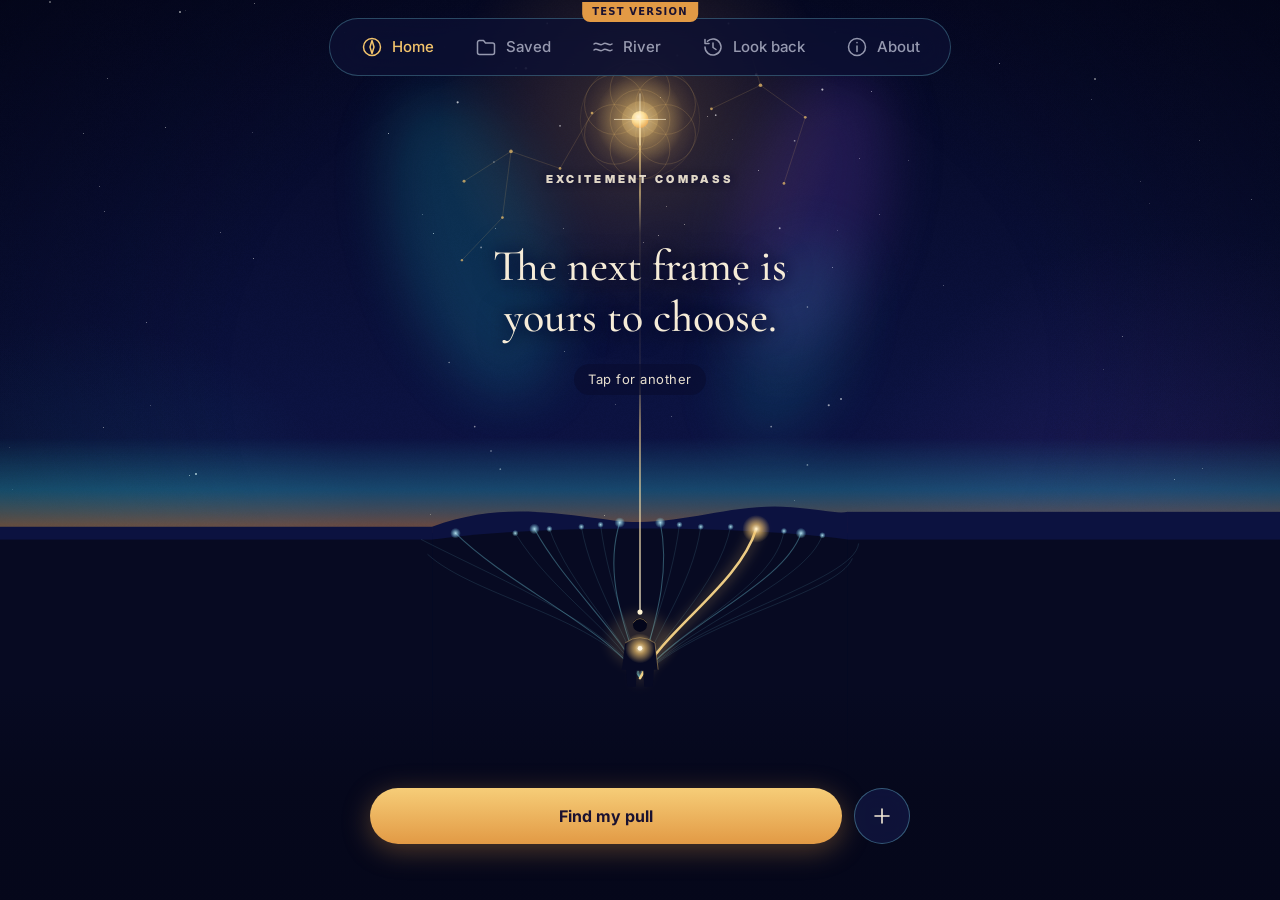
==== test/index.html @ caee17b3 "Add a test site at /test/ with its own storage and offline cache, and the script that builds it Co-A" ====
<!doctype html>
<html lang="en">
<head>
  <meta charset="utf-8">
  <meta name="robots" content="noindex, nofollow">
  <meta name="viewport" content="width=device-width, initial-scale=1, viewport-fit=cover">
  <title>Excitement Compass (test)</title>
  <meta name="description" content="A free, private compass for following your excitement, a gift from Fragments of Coherence. No account, nothing leaves your device.">
  <meta name="theme-color" content="#0b1240" media="(prefers-color-scheme: dark)">
  <meta name="theme-color" content="#eef1f8" media="(prefers-color-scheme: light)">
  <link rel="manifest" href="manifest.webmanifest">
  <link rel="icon" href="icon.svg" type="image/svg+xml">
  <link rel="apple-touch-icon" href="icons/apple-touch-icon.png">
  <meta name="mobile-web-app-capable" content="yes">
  <meta name="apple-mobile-web-app-capable" content="yes">
  <meta name="apple-mobile-web-app-title" content="Compass TEST">
  <meta name="apple-mobile-web-app-status-bar-style" content="black-translucent">

  <meta property="og:type" content="website">
  <meta property="og:title" content="Excitement Compass">
  <meta property="og:description" content="A free, private compass for following your excitement, a gift from Fragments of Coherence. No account, nothing leaves your device.">
  <meta property="og:url" content="https://kostas564.github.io/excitement-compass/">
  <meta property="og:image" content="https://kostas564.github.io/excitement-compass/share.png?v=5">
  <meta property="og:image:width" content="1200">
  <meta property="og:image:height" content="630">
  <meta property="og:image:alt" content="A glowing star over a small figure on a night hill, with the words Excitement Compass">
  <meta name="twitter:card" content="summary_large_image">
  <meta name="twitter:title" content="Excitement Compass">
  <meta name="twitter:description" content="A free, private compass for following your excitement, a gift from Fragments of Coherence. No account, nothing leaves your device.">
  <meta name="twitter:image" content="https://kostas564.github.io/excitement-compass/share.png?v=5">

  <!-- Apply the saved theme (dark unless chosen otherwise) before the page draws, to avoid a flash. -->
  <script>
    var t = 'dark';
    try {
      t = JSON.parse(localStorage.getItem('ec-test-v1')).settings.theme || 'dark';
    } catch (e) {}
    if (t === 'light' || t === 'dark') document.documentElement.setAttribute('data-theme', t);
  </script>
  <!-- Fix the app's height before the first paint. iOS can open an installed
       app with a short viewport and correct it later, which made everything
       jump down; the screen's own height does not change. -->
  <script>
    (function () {
      // Only an iPhone or iPad home-screen app opens with a short viewport.
      // On Windows and Android the screen is taller than the app window, so
      // the window's own height is the right one.
      // A Mac's "Add to Dock" app also reports standalone, but has no touch screen.
      var iosApp = navigator.standalone === true && navigator.maxTouchPoints > 0;
      var h = Math.max(window.innerHeight, iosApp ? screen.height : 0);
      document.documentElement.style.setProperty('--app-height', h + 'px');
    })();
  </script>
  <link rel="stylesheet" href="styles.css?v=93">
  <style>body::after{content:"TEST VERSION";position:fixed;top:calc(env(safe-area-inset-top) + 2px);left:50%;transform:translateX(-50%);z-index:50;padding:2px 10px;border-radius:0 0 8px 8px;background:#e29a45;color:#1a1130;font:700 10px/1.6 system-ui,sans-serif;letter-spacing:.12em;pointer-events:none}</style>
</head>
<body>
  <div class="sky" id="sky" aria-hidden="true">
    <div class="sky-glow sky-glow--gold"></div>
    <div class="sky-glow sky-glow--indigo"></div>
    <div class="sky-glow sky-glow--cyan"></div>
    <div class="sky-stars" id="sky-stars"></div>
    <div class="sky-grain" id="sky-grain"></div>
    <div class="sky-vignette"></div>
  </div>

  <div class="home-scene" id="home-scene" aria-hidden="true">
<svg class="home-scene-svg" viewBox="0 0 390 844" preserveAspectRatio="xMidYMid slice" focusable="false" aria-hidden="true">
<defs>
<radialGradient id="hs-halo" cx="195" cy="112" r="190" gradientUnits="userSpaceOnUse">
<stop offset="0" stop-color="#f3c46c" stop-opacity="0.5"/>
<stop offset="0.3" stop-color="#e29a45" stop-opacity="0.16"/>
<stop offset="1" stop-color="#e29a45" stop-opacity="0"/>
</radialGradient>
<radialGradient id="hs-orb" cx="0.4" cy="0.35" r="0.7">
<stop offset="0" stop-color="#fffaf0"/>
<stop offset="0.5" stop-color="#fbdf9a"/>
<stop offset="1" stop-color="#e29a45"/>
</radialGradient>
<radialGradient id="hs-dot" cx="0.5" cy="0.5" r="0.5">
<stop offset="0" stop-color="#fff3d2" stop-opacity="1"/>
<stop offset="0.35" stop-color="#f3c46c" stop-opacity="0.7"/>
<stop offset="1" stop-color="#f3c46c" stop-opacity="0"/>
</radialGradient>
<radialGradient id="hs-cooldot" cx="0.5" cy="0.5" r="0.5">
<stop offset="0" stop-color="#bfeaf5" stop-opacity="0.9"/>
<stop offset="1" stop-color="#7fe0f0" stop-opacity="0"/>
</radialGradient>
<radialGradient id="hs-sunhalo"><stop offset="0" stop-color="#ffe2a8" stop-opacity="0.95"/><stop offset="0.35" stop-color="#ffbf80" stop-opacity="0.5"/><stop offset="1" stop-color="#ffb26b" stop-opacity="0"/></radialGradient>
<linearGradient id="hs-horizon" x1="0" y1="410" x2="0" y2="492" gradientUnits="userSpaceOnUse">
<stop offset="0" stop-color="#2fc3d0" stop-opacity="0"/>
<stop offset="0.6" stop-color="#2fc3d0" stop-opacity="0.3"/>
<stop offset="1" stop-color="#e29a45" stop-opacity="0.4"/>
</linearGradient>
<linearGradient id="hs-thread" x1="0" y1="118" x2="0" y2="576" gradientUnits="userSpaceOnUse">
<stop offset="0" stop-color="#f8d58a" stop-opacity="0.95"/>
<stop offset="0.14" stop-color="#f8d58a" stop-opacity="0.9"/>
<stop offset="0.22" stop-color="#f8d58a" stop-opacity="0.12"/>
<stop offset="0.5" stop-color="#f8d58a" stop-opacity="0.12"/>
<stop offset="0.62" stop-color="#f8d58a" stop-opacity="0.85"/>
<stop offset="1" stop-color="#fff3d2" stop-opacity="1"/>
</linearGradient>
<linearGradient id="hs-floor" x1="0" y1="640" x2="0" y2="844" gradientUnits="userSpaceOnUse">
<stop offset="0" stop-color="#05071a" stop-opacity="0"/>
<stop offset="0.5" stop-color="#05071a" stop-opacity="0.75"/>
<stop offset="1" stop-color="#05071a" stop-opacity="0.95"/>
</linearGradient>
<filter id="hs-soft" x="-50%" y="-50%" width="200%" height="200%"><feGaussianBlur stdDeviation="26"/></filter>
<filter id="hs-glowblur" x="-50%" y="-50%" width="200%" height="200%"><feGaussianBlur stdDeviation="5"/></filter>
</defs>

<ellipse cx="38" cy="230" rx="70" ry="150" fill="#1fb5c9" opacity="0.2" filter="url(#hs-soft)" transform="rotate(-18 38 230)"/>
<ellipse cx="356" cy="200" rx="64" ry="140" fill="#6a3fb0" opacity="0.26" filter="url(#hs-soft)" transform="rotate(16 356 200)"/>
<ellipse cx="336" cy="320" rx="50" ry="100" fill="#1fb5c9" opacity="0.14" filter="url(#hs-soft)" transform="rotate(20 336 320)"/>
<circle cx="195" cy="112" r="190" fill="url(#hs-halo)"/>

<g fill="#ffffff">
<circle cx="24" cy="96" r="1" opacity="0.7"/><circle cx="58" cy="152" r="0.7" opacity="0.5"/><circle cx="88" cy="64" r="1.1" opacity="0.8"/>
<circle cx="120" cy="118" r="0.8" opacity="0.6"/><circle cx="150" cy="44" r="0.9" opacity="0.7"/><circle cx="46" cy="232" r="0.8" opacity="0.5"/>
<circle cx="78" cy="296" r="1" opacity="0.6"/><circle cx="16" cy="340" r="0.7" opacity="0.5"/><circle cx="134" cy="262" r="0.8" opacity="0.55"/>
<circle cx="40" cy="400" r="0.8" opacity="0.5"/><circle cx="230" cy="52" r="1" opacity="0.7"/><circle cx="266" cy="108" r="0.8" opacity="0.6"/>
<circle cx="304" cy="70" r="1.2" opacity="0.8"/><circle cx="340" cy="132" r="0.8" opacity="0.55"/><circle cx="366" cy="84" r="1" opacity="0.7"/>
<circle cx="326" cy="214" r="0.9" opacity="0.6"/><circle cx="352" cy="288" r="0.7" opacity="0.5"/><circle cx="288" cy="266" r="1.1" opacity="0.7"/>
<circle cx="372" cy="380" r="1" opacity="0.6"/><circle cx="318" cy="400" r="0.8" opacity="0.5"/><circle cx="108" cy="22" r="0.8" opacity="0.6"/>
<circle cx="278" cy="22" r="0.9" opacity="0.6"/><circle cx="12" cy="44" r="0.7" opacity="0.5"/><circle cx="378" cy="30" r="0.8" opacity="0.5"/>
<circle cx="64" cy="440" r="0.8" opacity="0.45"/><circle cx="352" cy="436" r="0.8" opacity="0.45"/>
</g>

<g fill="none" stroke="#f3c46c" stroke-width="0.5" stroke-opacity="0.28">
<polyline points="30,170 74,142 120,158 150,106"/><polyline points="74,142 66,204 28,244"/>
<polyline points="262,102 308,80 350,110 330,172"/><polyline points="308,80 296,40"/>
</g>
<g fill="#f3c46c" opacity="0.7">
<circle cx="30" cy="170" r="1.4"/><circle cx="74" cy="142" r="1.7"/><circle cx="120" cy="158" r="1.3"/><circle cx="150" cy="106" r="1.3"/><circle cx="66" cy="204" r="1.3"/><circle cx="28" cy="244" r="1.1"/>
<circle cx="262" cy="102" r="1.3"/><circle cx="308" cy="80" r="1.7"/><circle cx="350" cy="110" r="1.3"/><circle cx="330" cy="172" r="1.3"/><circle cx="296" cy="40" r="1.1"/>
</g>

<g fill="none" stroke="#f3c46c" stroke-width="0.6" stroke-opacity="0.26">
<circle cx="195" cy="112" r="28"/><circle cx="195" cy="84" r="28"/><circle cx="219" cy="98" r="28"/><circle cx="219" cy="126" r="28"/>
<circle cx="195" cy="140" r="28"/><circle cx="171" cy="126" r="28"/><circle cx="171" cy="98" r="28"/>
<circle cx="195" cy="112" r="56" stroke-opacity="0.15"/>
</g>


<g class="dawn-sun"><circle cx="304" cy="470" r="150" fill="url(#hs-sunhalo)"/><circle cx="304" cy="470" r="30" fill="#fff3d2"/></g>
<rect x="-3000" y="410" width="6390" height="90" fill="url(#hs-horizon)"/>
<path d="M0 494 C60 472 110 480 170 488 C230 496 280 470 340 476 C365 478 380 482 390 480 L390 844 L0 844Z" fill="#0c1240"/>
<path d="M0 506 C100 492 290 492 390 506 L390 844 L0 844Z" fill="#070a22"/>
<rect x="-3000" y="494" width="3000" height="1400" fill="#0c1240"/><rect x="390" y="480" width="3000" height="1400" fill="#0c1240"/><rect x="-3000" y="506" width="3000" height="1400" fill="#070a22"/><rect x="390" y="506" width="3000" height="1400" fill="#070a22"/>

<g fill="none" stroke-linecap="round">
<g stroke="#7fe0f0" stroke-width="0.6" stroke-opacity="0.2">
<path d="M195 636 C160 580 40 560 -4 520"/>
<path d="M195 636 C250 580 380 558 394 524"/>
<path d="M195 636 C168 586 56 540 -10 506"/>
<path d="M195 636 C176 594 112 556 78 500"/>
<path d="M195 636 C182 598 130 552 110 496"/>
<path d="M195 636 C187 602 150 550 140 494"/>
<path d="M195 636 C192 606 166 556 158 492"/>
<path d="M195 636 C198 606 224 556 232 492"/>
<path d="M195 636 C203 602 244 552 252 494"/>
<path d="M195 636 C212 598 268 552 280 494"/>
<path d="M195 636 C224 592 322 552 330 498"/>
<path d="M195 636 C238 586 350 548 366 502"/>
<path d="M195 636 C244 580 396 546 400 510"/>
</g>
<g stroke="#7fe0f0" stroke-width="1" stroke-opacity="0.34">
<path d="M195 636 C165 590 70 548 22 500"/>
<path d="M195 636 C180 596 124 548 96 496"/>
<path d="M195 636 C189 604 158 548 176 490"/>
<path d="M195 636 C201 604 226 548 214 490"/>
<path d="M195 636 C232 586 330 548 346 500"/>
</g>
<path class="scene-gold-glow" d="M195 636 C218 590 288 548 304 496" stroke="#f3c46c" stroke-width="11" stroke-opacity="0.16" filter="url(#hs-glowblur)"/>
<path class="scene-gold" d="M195 636 C218 590 288 548 304 496" stroke="#f8d58a" stroke-width="2.4" stroke-opacity="0.95"/>
</g>
<g>
<circle cx="22" cy="500" r="5" fill="url(#hs-cooldot)"/><circle cx="96" cy="496" r="5" fill="url(#hs-cooldot)"/><circle cx="176" cy="490" r="5" fill="url(#hs-cooldot)"/>
<circle cx="214" cy="490" r="5" fill="url(#hs-cooldot)"/><circle cx="346" cy="500" r="5" fill="url(#hs-cooldot)"/>
<circle cx="78" cy="500" r="3" fill="url(#hs-cooldot)"/><circle cx="110" cy="496" r="3" fill="url(#hs-cooldot)"/><circle cx="140" cy="494" r="3" fill="url(#hs-cooldot)"/>
<circle cx="158" cy="492" r="3" fill="url(#hs-cooldot)"/><circle cx="232" cy="492" r="3" fill="url(#hs-cooldot)"/><circle cx="252" cy="494" r="3" fill="url(#hs-cooldot)"/>
<circle cx="280" cy="494" r="3" fill="url(#hs-cooldot)"/><circle cx="330" cy="498" r="3" fill="url(#hs-cooldot)"/><circle cx="366" cy="502" r="3" fill="url(#hs-cooldot)"/>
<circle cx="304" cy="496" r="13" fill="url(#hs-dot)"/>
</g>

<path d="M195 118 L195 574" stroke="url(#hs-thread)" stroke-width="1.2" fill="none"/>

<ellipse cx="195" cy="600" rx="30" ry="26" fill="#f3c46c" opacity="0.14" filter="url(#hs-glowblur)"/>
<circle cx="195" cy="586" r="6.6" fill="#04061a"/>
<path d="M188.6 584 Q195 576 201.4 584" stroke="#f3c46c" stroke-width="0.6" stroke-opacity="0.6" fill="none"/>
<path d="M181 603 Q195 593 209 603 L212 628 L208 628 L207 644 L199 644 L198 629 L192 629 L191 644 L183 644 L182 628 L178 628Z" fill="#070a24"/>
<path d="M181 603 Q195 593 209 603 L212 628" stroke="#f3c46c" stroke-width="0.7" stroke-opacity="0.55" fill="none"/>
<circle cx="195" cy="608" r="14" fill="url(#hs-dot)"/>
<circle cx="195" cy="608" r="2.2" fill="#fff8e6"/>
<circle cx="195" cy="574" r="2.4" fill="#fff3d2"/>

<rect x="-3000" y="640" width="6390" height="1200" fill="url(#hs-floor)"/>
</svg>
  <svg class="home-scene-svg home-star" viewBox="0 0 390 844" preserveAspectRatio="xMidYMid slice" focusable="false" aria-hidden="true">
<g class="scene-star"><circle cx="195" cy="112" r="42" fill="url(#hs-dot)" opacity="0.55"/><circle cx="195" cy="112" r="8" fill="url(#hs-orb)"/>
<circle cx="195" cy="112" r="17" fill="#f8d58a" opacity="0.22"/>
<g stroke="#fff3d2" stroke-width="0.8" stroke-opacity="0.8" stroke-linecap="round">
<line x1="195" y1="88" x2="195" y2="136"/><line x1="171" y1="112" x2="219" y2="112"/>
</g></g>
  </svg>
  </div>

  <div class="app">
    <p class="notice" id="storage-notice" hidden data-text="storage.unavailable"></p>

    <main class="screens">
      <!-- Home -->
      <section class="screen screen--home" id="screen-home" data-screen="home" aria-labelledby="home-title">
        <h1 class="app-name" id="home-title" data-text="appName"></h1>

        <div class="home-center">
          <div class="home-idle" id="home-idle">
            <p class="home-active-label" id="home-question-label" data-text="home.questionLabel" hidden></p>
            <p class="home-line" id="home-line" role="button" tabindex="0"></p>
            <p class="home-hint" id="home-hint" hidden data-text="home.tapHint"></p>
          </div>

          <div class="home-active" id="home-active" hidden>
            <p class="home-active-label" data-text="home.activeLabel"></p>
            <p class="home-pick" id="home-pick"></p>
          </div>
        </div>

        <div class="home-actions">
          <button class="btn btn--gold btn--large" id="find-pull" type="button" data-text="home.findPull"></button>
          <button class="btn btn--gold btn--large" id="done-let-go" type="button" data-text="home.doneLetGo" hidden></button>
          <button class="btn-round" id="home-add-river" type="button" data-label="home.addRiver">
            <svg viewBox="0 0 24 24" aria-hidden="true"><path d="M12 5v14M5 12h14"/></svg>
          </button>
        </div>
      </section>

      <!-- Choose: option entry, then the pair comparison -->
      <section class="screen" id="screen-choose" data-screen="choose" aria-labelledby="choose-title" hidden>
        <div class="choose-entry" id="choose-entry">
          <h1 class="screen-title"><label id="choose-title" for="option-input" data-text="choose.title"></label></h1>

          <form class="option-form" id="option-form" autocomplete="off">
            <input class="option-input" id="option-input" type="text" maxlength="80"
                   enterkeyhint="enter">
            <button class="option-add" id="option-add" type="submit" data-label="choose.add">
              <svg viewBox="0 0 24 24" aria-hidden="true"><path d="M12 5v14M5 12h14"/></svg>
            </button>
          </form>

          <ul class="chips" id="option-chips" aria-live="polite"></ul>
          <p class="hint" id="option-limit" data-text="choose.limit" hidden></p>

          <div class="suggestions" id="suggestions" hidden>
            <p class="suggestions-label" data-text="choose.saved"></p>
            <div class="tags tags--small" id="suggestion-cats" role="group" data-label="saved.title"></div>
            <ul class="chips" id="suggestion-chips"></ul>
          </div>

          <div class="screen-actions">
            <button class="btn btn--gold btn--large" id="start-compare" type="button" data-text="choose.findPull" disabled></button>
          </div>
        </div>

        <div class="compare" id="compare" hidden>
          <svg class="threads" id="threads" aria-hidden="true" focusable="false">
            <defs>
              <radialGradient id="th-orb-grad" cx="0.4" cy="0.35" r="0.7">
                <stop offset="0" stop-color="#fffaf0"/><stop offset="0.5" stop-color="#fbdf9a"/><stop offset="1" stop-color="#e29a45"/>
              </radialGradient>
              <radialGradient id="th-halo-grad">
                <stop offset="0" stop-color="#f3c46c" stop-opacity="0.34"/><stop offset="1" stop-color="#f3c46c" stop-opacity="0"/>
              </radialGradient>
              <filter id="th-blur" x="-50%" y="-50%" width="200%" height="200%"><feGaussianBlur stdDeviation="5"/></filter>
            </defs>
            <circle id="th-halo-c" r="150" fill="url(#th-halo-grad)"/>
            <g id="th-flower" fill="none" stroke="#f3c46c" stroke-width="0.6" stroke-opacity="0.26"></g>
            <path class="thread thread--0" id="thread-0" fill="none" stroke-linecap="round"/>
            <path class="thread thread--1" id="thread-1" fill="none" stroke-linecap="round"/>
            <path class="thread-glow" id="thread-glow" fill="none" stroke-linecap="round" filter="url(#th-blur)"/>
            <circle id="th-ring" r="14" fill="#f8d58a" opacity="0.25"/>
            <circle id="th-orb" r="7" fill="url(#th-orb-grad)"/>
          </svg>

          <div class="compare-top">
            <button class="icon-btn" id="compare-undo" type="button" data-label="choose.back">
              <svg viewBox="0 0 24 24" aria-hidden="true"><path d="M15 5l-7 7 7 7"/></svg>
            </button>
            <div class="progress" aria-hidden="true"><div class="progress-fill" id="progress-fill"></div></div>
          </div>

          <h1 class="screen-title compare-title" id="compare-title" data-text="choose.comparePrompt"></h1>

          <div class="pair" id="pair">
            <button class="card" type="button" data-side="0"></button>
            <button class="card" type="button" data-side="1"></button>
          </div>

          <button class="link-btn" id="compare-tie" type="button" data-text="choose.aboutTheSame"></button>
          <button class="link-btn link-btn--quiet" id="compare-coin" type="button" data-text="coin.link"></button>

          <div class="coin-layer" id="coin-layer" role="dialog" aria-modal="true" aria-labelledby="coin-title" hidden>
            <h2 class="coin-title" id="coin-title" data-text="coin.title"></h2>
            <div class="coin-stage" aria-hidden="true">
              <div class="coin" id="coin">
                <div class="coin-face coin-face--heads"><svg viewBox="-20 -20 40 40"><polygon points="0,-15 3,-3 15,0 3,3 0,15 -3,3 -15,0 -3,-3"/><circle r="2.2"/></svg></div>
                <div class="coin-face coin-face--tails"><svg viewBox="-20 -20 40 40"><circle r="14"/><circle r="6"/><circle cx="0" cy="-14" r="1.6"/><circle cx="12.1" cy="7" r="1.6"/><circle cx="-12.1" cy="7" r="1.6"/></svg></div>
              </div>
            </div>
            <ul class="coin-sides" id="coin-sides"></ul>
            <div class="coin-result" id="coin-result" aria-live="polite" hidden>
              <p class="coin-landed"><span data-text="coin.landed"></span> <span class="coin-pick" id="coin-pick"></span></p>
              <p class="coin-notice" data-text="coin.notice"></p>
              <div class="stack-actions">
                <button class="btn btn--gold btn--large" id="coin-keep" type="button" data-text="coin.keep"></button>
                <button class="btn btn--ghost" id="coin-other" type="button" data-text="coin.other"></button>
              </div>
            </div>
            <button class="link-btn" id="coin-back" type="button" data-text="coin.back"></button>
          </div>
        </div>
      </section>

      <!-- Act: the top pick, with the compass pointing at it -->
      <section class="screen" id="screen-act" data-screen="act" aria-labelledby="act-pick" hidden>
        <div class="act-center">
          <p class="act-line" id="act-line" aria-live="polite"></p>
          <p class="scene-label" data-text="act.strongest"></p>
          <h1 class="act-pick" id="act-pick"></h1>
        </div>

        <div class="stack-actions">
          <button class="btn btn--gold btn--large" id="act-on-it" type="button" data-text="act.onIt"></button>
          <div class="act-row">
            <button class="btn btn--ghost act-secondary" id="act-not-possible" type="button" data-text="act.notPossible"></button>
            <button class="btn btn--ghost act-secondary act-smaller" id="act-smaller" type="button" data-text="act.makeSmaller"></button>
          </div>
        </div>
      </section>

      <!-- Where is this now? -->
      <section class="screen screen--outcome" id="screen-outcome" data-screen="outcome" aria-labelledby="outcome-pick" hidden>
        <h1 class="outcome-pick" id="outcome-pick"></h1>
        <p class="outcome-question" data-text="outcome.question"></p>
        <div class="outcome-options" role="group" aria-labelledby="outcome-pick">
          <button class="outcome-btn" type="button" data-outcome="complete"><span class="outcome-name" data-text="outcome.complete"></span><span class="outcome-hint" data-text="outcome.completeHint"></span></button>
          <button class="outcome-btn" type="button" data-outcome="pulling"><span class="outcome-name" data-text="outcome.pulling"></span><span class="outcome-hint" data-text="outcome.pullingHint"></span></button>
          <button class="outcome-btn" type="button" data-outcome="faded"><span class="outcome-name" data-text="outcome.faded"></span><span class="outcome-hint" data-text="outcome.fadedHint"></span></button>
        </div>
        <button class="link-btn outcome-back" id="outcome-back" type="button" data-text="outcome.back"></button>
      </section>

      <!-- Settle first -->
      <section class="screen screen--settle" id="screen-settle" data-screen="settle" aria-labelledby="settle-title" hidden>
        <svg class="settle-svg" id="settle-svg" viewBox="0 0 390 844" preserveAspectRatio="xMidYMid slice" aria-hidden="true" focusable="false">
<defs>
<radialGradient id="st-halo" cx="195" cy="330" r="230" gradientUnits="userSpaceOnUse">
<stop offset="0" stop-color="#f3c46c" stop-opacity="0.5"/><stop offset="0.35" stop-color="#e29a45" stop-opacity="0.16"/><stop offset="1" stop-color="#e29a45" stop-opacity="0"/>
</radialGradient>
<radialGradient id="st-orb" cx="0.4" cy="0.35" r="0.7">
<stop offset="0" stop-color="#fffaf0"/><stop offset="0.5" stop-color="#fbdf9a"/><stop offset="1" stop-color="#e29a45"/>
</radialGradient>
<filter id="st-soft" x="-50%" y="-50%" width="200%" height="200%"><feGaussianBlur stdDeviation="26"/></filter>
</defs>
<ellipse cx="40" cy="220" rx="70" ry="150" fill="#1fb5c9" opacity="0.18" filter="url(#st-soft)" transform="rotate(-18 40 220)"/>
<ellipse cx="352" cy="560" rx="64" ry="140" fill="#6a3fb0" opacity="0.24" filter="url(#st-soft)" transform="rotate(16 352 560)"/>
<circle class="settle-halo" cx="195" cy="330" r="230" fill="url(#st-halo)"/>
<g fill="#ffffff">
<circle cx="24" cy="96" r="1" opacity="0.7"/><circle cx="58" cy="152" r="0.7" opacity="0.5"/><circle cx="88" cy="64" r="1.1" opacity="0.8"/>
<circle cx="300" cy="90" r="0.8" opacity="0.6"/><circle cx="340" cy="140" r="1" opacity="0.7"/><circle cx="360" cy="70" r="0.8" opacity="0.55"/>
<circle cx="46" cy="232" r="0.8" opacity="0.5"/><circle cx="352" cy="228" r="0.9" opacity="0.6"/><circle cx="20" cy="470" r="0.8" opacity="0.5"/>
<circle cx="370" cy="470" r="1" opacity="0.6"/><circle cx="60" cy="600" r="0.8" opacity="0.45"/><circle cx="330" cy="610" r="0.8" opacity="0.45"/>
<circle cx="150" cy="40" r="0.9" opacity="0.6"/><circle cx="250" cy="30" r="0.9" opacity="0.6"/><circle cx="120" cy="740" r="0.7" opacity="0.4"/>
<circle cx="280" cy="760" r="0.8" opacity="0.45"/><circle cx="30" cy="700" r="0.7" opacity="0.4"/>
</g>
<g class="settle-spin"><g class="settle-flower">
<g fill="none" stroke="#f3c46c" stroke-width="0.9" stroke-opacity="0.5">
<circle cx="195" cy="330" r="46"/>
<circle cx="195" cy="284" r="46"/><circle cx="234.8" cy="307" r="46"/><circle cx="234.8" cy="353" r="46"/>
<circle cx="195" cy="376" r="46"/><circle cx="155.2" cy="353" r="46"/><circle cx="155.2" cy="307" r="46"/>
</g>
<g fill="none" stroke="#f3c46c" stroke-width="0.7">
<circle cx="195" cy="330" r="92" stroke-opacity="0.3"/><circle cx="195" cy="330" r="138" stroke-opacity="0.18"/><circle cx="195" cy="330" r="184" stroke-opacity="0.1"/>
</g>
<circle cx="195" cy="330" r="12" fill="url(#st-orb)"/>
<circle cx="195" cy="330" r="26" fill="#f8d58a" opacity="0.28"/>
</g></g>
</svg>
        <div class="settle-text">
          <h1 class="settle-title" id="settle-title" data-text="settle.title"></h1>
          <p class="scene-label settle-breath" id="settle-breath"></p>
          <div class="settle-dots" id="settle-dots" aria-hidden="true"><span></span><span></span><span></span></div>
        </div>
        <div class="settle-skip"><button class="link-btn" id="settle-skip" type="button" data-text="settle.skip"></button></div>
      </section>

      <!-- Make it smaller -->
      <section class="screen screen--smaller" id="screen-smaller" data-screen="smaller" aria-labelledby="smaller-title" hidden>
        <p class="scene-label" data-text="smaller.label"></p>
        <form class="smaller-form" id="smaller-form" autocomplete="off">
          <h1 class="smaller-title" id="smaller-title" data-text="smaller.title"></h1>
          <p class="smaller-of"><span data-text="smaller.piecePrefix"></span> <span class="smaller-pick" id="smaller-pick"></span></p>
          <label class="visually-hidden" for="smaller-input" data-text="smaller.title"></label>
          <input class="option-input" id="smaller-input" type="text" maxlength="80" enterkeyhint="done" data-placeholder="smaller.placeholder">
          <ul class="chips smaller-chips" id="smaller-chips"></ul>

          <div class="smaller-actions">
            <button class="btn btn--gold btn--large" id="smaller-confirm" type="submit" data-text="smaller.confirm" disabled></button>
            <button class="link-btn" id="smaller-back" type="button" data-text="smaller.back"></button>
          </div>
        </form>
      </section>

      <!-- Release: an optional note, then a short closing line -->
      <section class="screen" id="screen-release" data-screen="release" aria-labelledby="release-title" hidden>
        <form class="release-form" id="release-form" autocomplete="off">
          <p class="release-pick" id="release-pick"></p>
          <h1 class="screen-title"><label id="release-title" for="release-note" data-text="release.prompt"></label></h1>
          <input class="option-input release-input" id="release-note" type="text" maxlength="200"
                 enterkeyhint="done" data-placeholder="release.placeholder">

          <div class="stack-actions">
            <button class="btn btn--gold btn--large" type="submit" data-text="release.letGo"></button>
            <button class="link-btn" id="release-skip" type="button" data-text="release.skip"></button>
          </div>
        </form>

        <div class="release-closing" id="release-closing" hidden>
          <p class="release-line" id="release-line" tabindex="-1"></p>
        </div>
      </section>

      <!-- Saved: every option written, sorted into categories -->
      <section class="screen" id="screen-saved" data-screen="saved" aria-labelledby="saved-title" hidden>
        <h1 class="screen-title" id="saved-title" data-text="saved.title"></h1>
        <p class="screen-subtitle" data-text="saved.subtitle"></p>

        <form class="option-form" id="saved-form" autocomplete="off">
          <input class="option-input" id="saved-input" type="text" maxlength="80"
                 enterkeyhint="enter" data-placeholder="saved.placeholder" data-label="saved.placeholder">
          <button class="option-add" type="submit" data-label="saved.add">
            <svg viewBox="0 0 24 24" aria-hidden="true"><path d="M12 5v14M5 12h14"/></svg>
          </button>
        </form>
        <div class="tags" id="saved-target" role="group" data-label="saved.addTo"></div>

        <div id="saved-groups"></div>

        <button class="btn btn--ghost new-category" id="new-category" type="button" data-text="saved.newCategory"></button>
      </section>

      <!-- River log -->
      <section class="screen" id="screen-river" data-screen="river" aria-labelledby="river-title" hidden>
        <h1 class="screen-title" id="river-title" data-text="river.title"></h1>

        <form class="option-form" id="river-form" autocomplete="off">
          <input class="option-input" id="river-input" type="text" maxlength="200"
                 enterkeyhint="done" data-placeholder="river.placeholder" data-label="river.placeholder">
          <button class="option-add" id="river-add" type="submit" data-label="river.add">
            <svg viewBox="0 0 24 24" aria-hidden="true"><path d="M12 5v14M5 12h14"/></svg>
          </button>
        </form>

        <div class="tags" id="river-tags" role="group" data-label="river.tagLabel"></div>
        <p class="river-linked" id="river-linked" hidden></p>

        <p class="empty" id="river-empty" data-text="river.empty"></p>
        <ol class="timeline" id="river-list"></ol>
      </section>

      <!-- Look back -->
      <section class="screen" id="screen-lookback" data-screen="lookback" aria-labelledby="lookback-title" hidden>
        <h1 class="screen-title" id="lookback-title" data-text="lookBack.title"></h1>
        <p class="screen-subtitle" data-text="lookBack.subtitle"></p>

        <div class="lookback-filters" id="lookback-filters">
          <input class="option-input search-input" id="lookback-search" type="search"
                 enterkeyhint="search" data-placeholder="lookBack.search" data-label="lookBack.search">
          <div class="tags" id="lookback-tags" role="group" data-label="lookBack.filterLabel"></div>
        </div>

        <div class="strip" id="lookback-days"></div>
        <p class="empty" id="lookback-empty"></p>
      </section>

      <!-- About -->
      <section class="screen screen--about" id="screen-about" data-screen="about" aria-labelledby="about-title" hidden>
        <h1 class="visually-hidden" id="about-title" data-text="about.title"></h1>
        <aside class="credit-card" id="credit-card" aria-labelledby="credit-name">
          <div class="credit-content">
            <p class="credit-label" id="credit-label"></p>
            <p class="credit-name" id="credit-name"></p>
            <p class="credit-text" id="credit-text"></p>
            <a class="btn btn--gold credit-button" id="credit-button" target="_blank" rel="noopener"></a>
          </div>
        </aside>

        <div class="about-lines" id="about-lines"></div>
        <div class="about-body" id="about-body"></div>

        <section class="about-data" id="install-section" aria-labelledby="about-install-title">
          <h2 class="group-title" id="about-install-title" data-text="about.installTitle"></h2>
          <div class="data-action">
            <button class="btn btn--gold" id="install-app" type="button" data-text="about.installButton"></button>
            <p class="data-hint" data-text="about.installHint"></p>
          </div>
        </section>

        <section class="about-data about-share" aria-labelledby="about-share-title">
          <h2 class="group-title" id="about-share-title" data-text="about.shareTitle"></h2>
          <p class="data-hint" data-text="about.shareHint"></p>
          <button class="btn btn--ghost" id="share-app" type="button" data-text="about.shareButton"></button>
          <p class="data-status" id="share-status" role="status"></p>
        </section>

        <section class="about-data" aria-labelledby="about-theme-title">
          <h2 class="group-title" id="about-theme-title" data-text="about.themeTitle"></h2>
          <div class="tags" id="theme-choice" role="group" data-label="about.themeTitle"></div>
        </section>

        <div class="switch-row">
          <span id="settle-switch-label" data-text="about.settleSwitch"></span>
          <button class="switch" id="settle-switch" type="button" role="switch" aria-labelledby="settle-switch-label" aria-checked="true"><span></span></button>
        </div>

        <section class="about-data" aria-labelledby="about-data-title">
          <h2 class="group-title" id="about-data-title" data-text="about.dataTitle"></h2>
          <p class="data-hint" data-text="about.backupHint"></p>
          <div class="data-row">
            <button class="btn btn--ghost" id="export-data" type="button" data-text="about.export"></button>
            <button class="btn btn--ghost" id="import-data" type="button" data-text="about.import"></button>
            <input type="file" id="import-file" accept="application/json,.json" hidden>
          </div>
          <div class="data-status" id="data-status" role="status"></div>
          <div class="data-action">
            <button class="btn btn--ghost" id="clear-history" type="button" data-text="about.clearHistory"></button>
            <p class="data-hint" data-text="about.clearHistoryHint"></p>
          </div>
          <div class="data-action">
            <button class="btn btn--danger" id="reset-app" type="button" data-text="about.reset"></button>
            <p class="data-hint" data-text="about.resetHint"></p>
          </div>
        </section>

        <section class="about-data about-privacy" id="about-privacy" aria-labelledby="about-privacy-title" hidden>
          <h2 class="group-title" id="about-privacy-title"></h2>
          <p class="data-hint" id="about-privacy-text"></p>
        </section>

      </section>
    </main>

    <button class="scroll-hint" id="scroll-hint" type="button" hidden>
      <span data-text="about.scrollHint"></span>
      <svg viewBox="0 0 24 24" aria-hidden="true"><path d="M6 9l6 6 6-6"/></svg>
    </button>

    <nav class="nav" aria-label="Main">
      <a class="nav-item" href="#home" data-nav="home">
        <svg viewBox="0 0 24 24" aria-hidden="true"><circle cx="12" cy="12" r="8.5"/><path d="M12 5.5l2 6.5-2 6.5-2-6.5z"/></svg>
        <span data-text="nav.home"></span>
      </a>
      <a class="nav-item" href="#saved" data-nav="saved">
        <svg viewBox="0 0 24 24" aria-hidden="true"><path d="M3.5 7.5a2 2 0 0 1 2-2h4l2 2.5h7a2 2 0 0 1 2 2v7.5a2 2 0 0 1-2 2h-13a2 2 0 0 1-2-2z"/></svg>
        <span data-text="nav.saved"></span>
      </a>
      <a class="nav-item" href="#river" data-nav="river">
        <svg viewBox="0 0 24 24" aria-hidden="true"><path d="M3 9c3-2.5 6 2.5 9 0s6 2.5 9 0M3 15c3-2.5 6 2.5 9 0s6 2.5 9 0"/></svg>
        <span data-text="nav.river"></span>
      </a>
      <a class="nav-item" href="#lookback" data-nav="lookback">
        <svg viewBox="0 0 24 24" aria-hidden="true"><path d="M4 12a8 8 0 1 0 2.4-5.7"/><path d="M4 4.5v4h4"/><path d="M12 8v4.5l3 2"/></svg>
        <span data-text="nav.lookBack"></span>
      </a>
      <a class="nav-item" href="#about" data-nav="about">
        <svg viewBox="0 0 24 24" aria-hidden="true"><circle cx="12" cy="12" r="8.5"/><path d="M12 11v5.5M12 7.6v.1"/></svg>
        <span data-text="nav.about"></span>
      </a>
    </nav>
  </div>

  <!-- Bump ?v= on every release so browsers never mix old and new files. -->
  <!-- One sheet, filled in by app.js, for moving, renaming and deleting. -->
  <dialog class="sheet" id="sheet" aria-labelledby="sheet-title">
    <div class="sheet-inner">
      <h2 class="sheet-title" id="sheet-title"></h2>
      <div class="sheet-body" id="sheet-body"></div>
      <button class="link-btn" id="sheet-close" type="button" data-text="saved.close"></button>
    </div>
  </dialog>

  <script src="strings.js?v=93"></script>
  <script src="storage.js?v=93"></script>
  <script src="sky.js?v=93"></script>
  <script src="app.js?v=93"></script>
</body>
</html>
---- test/styles.css ----
@font-face { font-family: 'Cormorant Garamond'; font-style: normal; font-weight: 500; font-display: swap; src: url('fonts/cormorant-garamond-500-normal.woff2') format('woff2'); }
@font-face { font-family: 'Cormorant Garamond'; font-style: italic; font-weight: 500; font-display: swap; src: url('fonts/cormorant-garamond-500-italic.woff2') format('woff2'); }
@font-face { font-family: 'Inter'; font-style: normal; font-weight: 100 900; font-display: swap; src: url('fonts/inter-opsz-normal.woff2') format('woff2'); }
@font-face { font-family: 'Inter'; font-style: italic; font-weight: 100 900; font-display: swap; src: url('fonts/inter-opsz-italic.woff2') format('woff2'); }

/* ==========================================================================
   Theme tokens
   Dark (night) is the default. Light (dawn) follows the phone's setting,
   and a manual choice sets data-theme on <html>.
   ========================================================================== */

:root {
  color-scheme: dark;

  --sky-top: #050823;
  --sky-mid: #0b1240;
  --sky-late: #141248;
  --sky-bottom: #0a0d2c;
  --glow-gold: rgba(243, 196, 108, 0.22);
  --glow-indigo: rgba(106, 63, 176, 0.22);
  --glow-cyan: rgba(31, 181, 201, 0.16);
  --star: #ffffff;
  --grain-opacity: 0.035;
  --vignette: rgba(2, 3, 12, 0.5);

  --gold: #f3c46c;
  --gold-light: #f8d58a;
  --amber: #e29a45;
  --on-gold: #1a1130;
  --gold-text: #f3c46c;
  --compass-line: #f3c46c;
  --gold-glow: rgba(226, 154, 69, 0.35);
  --cyan: #7fe0f0;

  --text: #f6ecd8;
  --text-dim: rgba(236, 239, 255, 0.78);
  --text-faint: rgba(236, 239, 255, 0.62);

  --glass: rgba(20, 28, 78, 0.6);
  --glass-edge: rgba(127, 224, 240, 0.28);
  --nav-bg: rgba(12, 16, 50, 0.78);

  --font-sans: "Inter", -apple-system, BlinkMacSystemFont, "Segoe UI", Roboto, "Helvetica Neue", Arial, sans-serif;
  --font-home-quote: "Cormorant Garamond", "Iowan Old Style", Palatino, Georgia, serif;
  --font-label: "Inter", var(--font-sans);
  --font-serif: "Inter", var(--font-sans);

  --nav-height: 64px;
  --radius: 22px;
  --ease: cubic-bezier(0.22, 0.61, 0.36, 1);
}

@media (prefers-color-scheme: light) {
  :root:not([data-theme="dark"]) {
    color-scheme: light;

    --sky-top: #d9e2f5;
    --sky-mid: #eceff9;
    --sky-late: #f1ecf6;
    --sky-bottom: #f8e8da;
    --glow-gold: rgba(246, 178, 84, 0.42);
    --glow-indigo: rgba(140, 150, 232, 0.32);
    --glow-cyan: rgba(110, 205, 232, 0.28);
    --star: transparent;
    --grain-opacity: 0.035;
    --vignette: rgba(110, 100, 160, 0.16);

    --gold: #efb04a;
    --amber: #e3913a;
    --on-gold: #1d1433;
    --gold-text: #7d4e06;
    --gold-light: #8a5708;
    --card-chosen-text: #1b1d3a;
    --card-chosen-bg: radial-gradient(circle at 50% 0%, rgba(239, 176, 74, 0.6), rgba(255, 255, 255, 0.7) 70%);
  --compass-line: #c4841c;
    --gold-glow: rgba(239, 176, 74, 0.45);
    --cyan: #0b6d86;

    --text: #1b1d3a;
    --text-dim: rgba(27, 29, 58, 0.76);
    --text-faint: rgba(27, 29, 58, 0.68);

    --glass: rgba(255, 255, 255, 0.55);
    --glass-edge: rgba(11, 109, 134, 0.24);
    --nav-bg: rgba(246, 247, 253, 0.8);
  }
}

:root[data-theme="light"] {
  color-scheme: light;

  --sky-top: #d9e2f5;
  --sky-mid: #eceff9;
  --sky-late: #f1ecf6;
  --sky-bottom: #f8e8da;
  --glow-gold: rgba(246, 178, 84, 0.42);
  --glow-indigo: rgba(140, 150, 232, 0.32);
  --glow-cyan: rgba(110, 205, 232, 0.28);
  --star: transparent;
  --grain-opacity: 0.035;
  --vignette: rgba(110, 100, 160, 0.16);

  --gold: #efb04a;
  --amber: #e3913a;
  --on-gold: #1d1433;
  --gold-text: #7d4e06;
  --gold-light: #8a5708;
  --card-chosen-text: #1b1d3a;
  --card-chosen-bg: radial-gradient(circle at 50% 0%, rgba(239, 176, 74, 0.6), rgba(255, 255, 255, 0.7) 70%);
  --compass-line: #c4841c;
  --gold-glow: rgba(239, 176, 74, 0.45);
  --cyan: #0b6d86;

  --text: #1b1d3a;
  --text-dim: rgba(27, 29, 58, 0.76);
  --text-faint: rgba(27, 29, 58, 0.68);

  --glass: rgba(255, 255, 255, 0.55);
  --glass-edge: rgba(11, 109, 134, 0.24);
  --nav-bg: rgba(246, 247, 253, 0.8);
}

/* ==========================================================================
   Base
   ========================================================================== */

*,
*::before,
*::after {
  box-sizing: border-box;
}

html {
  -webkit-text-size-adjust: 100%;
  text-size-adjust: 100%;
}

body {
  margin: 0;
  min-height: 100vh;
  min-height: 100dvh;
  background: var(--sky-top);
  color: var(--text);
  font-family: var(--font-sans);
  font-size: 17px;
  line-height: 1.55;
  -webkit-font-smoothing: antialiased;
  -webkit-tap-highlight-color: transparent;
}

h1,
p {
  margin: 0;
}

a {
  color: var(--cyan);
  text-decoration: underline;
  text-decoration-thickness: 1px;
  text-underline-offset: 3px;
}

button {
  font: inherit;
  color: inherit;
}

:focus-visible {
  outline: 2px solid var(--cyan);
  outline-offset: 3px;
}

h1:focus {
  outline: none;
}

[hidden] {
  display: none !important;
}

.visually-hidden {
  position: absolute;
  width: 1px;
  height: 1px;
  margin: -1px;
  padding: 0;
  overflow: hidden;
  clip: rect(0 0 0 0);
  white-space: nowrap;
  border: 0;
}

/* ==========================================================================
   Night sky
   ========================================================================== */

.sky {
  position: fixed;
  top: 8px;
  left: 0;
  right: 0;
  height: calc(var(--sky-height, var(--app-height, 100dvh)) - 8px);
  z-index: 0;
  overflow: hidden;
  pointer-events: none;
  background: linear-gradient(180deg, var(--sky-top) 0%, var(--sky-mid) 45%, var(--sky-late) 80%, var(--sky-bottom) 100%);
}

.sky-glow {
  position: absolute;
  border-radius: 50%;
  filter: blur(70px);
  animation: drift 60s ease-in-out infinite;
  will-change: transform;
}

.sky-glow--gold {
  left: 50%;
  top: 38%;
  width: 72vmin;
  height: 72vmin;
  margin: -36vmin 0 0 -36vmin;
  background: radial-gradient(circle, var(--glow-gold) 0%, transparent 68%);
}

.sky-glow--indigo {
  right: -30vmin;
  top: 25%;
  width: 80vmin;
  height: 80vmin;
  background: radial-gradient(circle, var(--glow-indigo) 0%, transparent 70%);
  animation-delay: -20s;
}

.sky-glow--cyan {
  left: -30vmin;
  top: 35%;
  width: 75vmin;
  height: 75vmin;
  background: radial-gradient(circle, var(--glow-cyan) 0%, transparent 70%);
  animation-delay: -40s;
}

@keyframes drift {
  0%, 100% { transform: translate(0, 0) scale(1); }
  33% { transform: translate(3vmin, -4vmin) scale(1.06); }
  66% { transform: translate(-3vmin, 2vmin) scale(0.96); }
}

.sky-stars {
  position: absolute;
  inset: 0;
}

.star {
  position: absolute;
  border-radius: 50%;
  background: var(--star);
}

.star--twinkle {
  animation: twinkle 6s ease-in-out infinite;
}

@keyframes twinkle {
  0%, 100% { transform: scale(1); filter: brightness(1); }
  50% { transform: scale(0.4); filter: brightness(0.4); }
}

.sky-grain {
  position: absolute;
  inset: 0;
  opacity: var(--grain-opacity);
  mix-blend-mode: overlay;
}

.sky-vignette {
  position: absolute;
  inset: 0;
  background: radial-gradient(ellipse at 50% 42%, transparent 45%, var(--vignette) 100%);
}

/* ==========================================================================
   App frame
   ========================================================================== */

.app {
  position: relative;
  z-index: 1;
  max-width: 480px;
  margin: 0 auto;
  min-height: 100vh;
  min-height: 100dvh;
  min-height: var(--app-height, 100dvh);
  display: flex;
  flex-direction: column;
  padding:
    calc(env(safe-area-inset-top) + 20px)
    calc(env(safe-area-inset-right) + 20px)
    calc(env(safe-area-inset-bottom) + var(--nav-height) + 20px)
    calc(env(safe-area-inset-left) + 20px);
}

.screens {
  flex: 1;
  display: flex;
  flex-direction: column;
}

.screen {
  flex: 1;
  display: flex;
  flex-direction: column;
}

.screen.is-entering {
  animation: fade-in 0.35s var(--ease);
}

@keyframes fade-in {
  from { opacity: 0; transform: translateY(6px); }
  to { opacity: 1; transform: none; }
}

.screen-title {
  font-family: var(--font-serif);
  font-size: 36px;
  font-weight: 500;
  line-height: 1.15;
  letter-spacing: -0.01em;
  margin-top: 8px;
}

.screen-subtitle {
  margin-top: 6px;
  color: var(--text-dim);
}

.empty {
  margin: auto 0;
  padding: 40px 12px;
  text-align: center;
  color: var(--text-dim);
  font-size: 19px;
  line-height: 1.5;
}

.notice {
  margin-bottom: 16px;
  padding: 12px 16px;
  border-radius: 14px;
  background: var(--glass);
  border: 1px solid var(--glass-edge);
  color: var(--text-dim);
  font-size: 15px;
  -webkit-backdrop-filter: blur(10px);
  backdrop-filter: blur(10px);
}

/* ==========================================================================
   Buttons
   ========================================================================== */

.btn {
  display: inline-flex;
  align-items: center;
  justify-content: center;
  min-height: 48px;
  padding: 0 24px;
  border: 0;
  border-radius: 999px;
  cursor: pointer;
  font-weight: 700;
  transition: transform 0.15s var(--ease), box-shadow 0.25s var(--ease);
}

.btn:active {
  transform: scale(0.98);
}

.btn--gold {
  background: linear-gradient(180deg, #f6cd78 0%, var(--amber) 100%);
  color: var(--on-gold);
  box-shadow: 0 6px 28px var(--gold-glow);
}

.btn--large {
  min-height: 60px;
  font-size: 19px;
}

.btn-round {
  flex: none;
  display: inline-flex;
  align-items: center;
  justify-content: center;
  width: 60px;
  height: 60px;
  border-radius: 50%;
  border: 1px solid var(--glass-edge);
  background: var(--glass);
  color: var(--text);
  cursor: pointer;
  -webkit-backdrop-filter: blur(10px);
  backdrop-filter: blur(10px);
}

.btn-round svg {
  width: 24px;
  height: 24px;
  fill: none;
  stroke: currentColor;
  stroke-width: 1.6;
  stroke-linecap: round;
}

/* ==========================================================================
   Home
   ========================================================================== */

.app-name {
  text-align: center;
  font-size: 11px;
  font-weight: 600;
  letter-spacing: 0.3em;
  text-transform: uppercase;
  color: var(--text-faint);
}

/* The illustrated night scene sits behind Home's text and buttons. */
.home-scene {
  position: fixed;
  top: 8px;
  height: calc(var(--app-height, 100dvh) - 8px);
  left: 50%;
  z-index: 0;
  width: 100%;
  max-width: 480px;
  transform: translateX(-50%);
  pointer-events: none;
}

.home-scene-svg {
  display: block;
  width: 100%;
  height: 100%;
}

.on-home .sky-glow--gold {
  opacity: 0;
}

.scene-star {
  transform-box: fill-box;
  transform-origin: center;
  animation: star-twinkle 9s ease-in-out infinite;
}

@keyframes star-twinkle {
  0%, 100% { opacity: 1; }
  50% { opacity: 0.72; }
}

.scene-gold,
.scene-gold-glow {
  transition: stroke-width 0.6s var(--ease), stroke-opacity 0.6s var(--ease);
}

.home-scene.is-active .scene-gold {
  stroke-width: 3.6;
  stroke-opacity: 1;
}

.home-scene.is-active .scene-gold-glow {
  stroke-width: 16;
  stroke-opacity: 0.34;
}

/* The prompt (or the pick) floats over the sky, above the horizon. */
.home-center {
  position: fixed;
  top: calc(var(--app-height, 100dvh) * 0.268);
  left: 50%;
  z-index: 1;
  width: 100%;
  max-width: 480px;
  transform: translateX(-50%);
  padding: 0 44px;
  text-align: center;
  text-shadow: 0 0 14px #070b2e, 0 0 28px #070b2e;
}

.home-line {
  font-family: var(--font-serif);
  max-width: 16ch;
  margin: 0 auto;
  font-size: 34px;
  line-height: 1.15;
  font-weight: 500;
  color: var(--text);
  text-wrap: balance;
  pointer-events: auto;
  cursor: pointer;
  -webkit-user-select: none;
  user-select: none;
}

.home-line.is-question {
  font-style: italic;
  color: var(--gold-light);
}

#home-question-label {
  margin-bottom: 10px;
}

.home-line.is-entering {
  animation: fade-in 0.35s var(--ease);
}

.home-active-label {
  font-size: 11px;
  font-weight: 600;
  letter-spacing: 0.3em;
  text-transform: uppercase;
  color: var(--text-faint);
}

.home-pick {
  font-family: var(--font-serif);
  margin-top: 10px;
  font-size: 38px;
  line-height: 1.12;
  font-weight: 600;
  color: var(--gold-light);
  text-wrap: balance;
  overflow-wrap: anywhere;
}

.home-actions {
  margin-top: auto;
  display: flex;
  gap: 12px;
  align-items: center;
}

.home-actions .btn {
  flex: 1;
  min-height: 56px;
  font-size: 16px;
}

.home-actions .btn-round {
  width: 56px;
  height: 56px;
  border-color: rgba(127, 224, 240, 0.35);
}

/* ==========================================================================
   Choose
   ========================================================================== */

.choose-entry,
.compare {
  position: relative;
  flex: 1;
  display: flex;
  flex-direction: column;
}

.compare > :not(.threads):not(.coin-layer) {
  position: relative;
  z-index: 1;
}

.threads {
  position: absolute;
  inset: 0;
  z-index: 0;
  width: 100%;
  height: 100%;
  overflow: visible;
  pointer-events: none;
}

.thread {
  stroke: var(--cyan);
  stroke-width: 1;
  stroke-opacity: 0.34;
  transition: stroke 0.25s var(--ease), stroke-width 0.25s var(--ease), stroke-opacity 0.25s var(--ease);
}

.thread.is-lit {
  stroke: var(--gold-light);
  stroke-width: 2;
  stroke-opacity: 0.95;
}

.thread-glow {
  stroke: var(--gold);
  stroke-width: 10;
  stroke-opacity: 0.18;
}

.option-form {
  display: flex;
  gap: 10px;
  margin-top: 24px;
}

.option-input {
  flex: 1;
  min-width: 0;
  min-height: 56px;
  padding: 0 18px;
  border-radius: 16px;
  border: 1px solid var(--glass-edge);
  background: var(--glass);
  color: var(--text);
  font: inherit;
  font-size: 17px;
  -webkit-backdrop-filter: blur(10px);
  backdrop-filter: blur(10px);
}

.option-input::placeholder {
  color: var(--text-faint);
}

.option-input:focus {
  outline: 2px solid var(--cyan);
  outline-offset: 2px;
  border-color: var(--cyan);
}

.option-input:disabled {
  opacity: 0.5;
}

.option-add {
  flex: none;
  width: 56px;
  height: 56px;
  display: inline-flex;
  align-items: center;
  justify-content: center;
  border-radius: 16px;
  border: 1px solid var(--glass-edge);
  background: var(--glass);
  color: var(--text);
  cursor: pointer;
}

.option-add:disabled {
  opacity: 0.4;
  cursor: default;
}

.option-add svg,
.icon-btn svg,
.chip svg {
  fill: none;
  stroke: currentColor;
  stroke-width: 1.6;
  stroke-linecap: round;
  stroke-linejoin: round;
}

.option-add svg {
  width: 24px;
  height: 24px;
}

.chips {
  list-style: none;
  margin: 16px 0 0;
  padding: 0;
  display: flex;
  flex-wrap: wrap;
  gap: 8px;
}

.chips:empty {
  display: none;
}

.chip {
  display: inline-flex;
  align-items: center;
  gap: 8px;
  max-width: 100%;
  min-height: 48px;
  padding: 0 14px 0 18px;
  border-radius: 999px;
  border: 1px solid var(--glass-edge);
  background: var(--glass);
  color: var(--text);
  font-size: 17px;
  text-align: left;
  cursor: pointer;
  -webkit-backdrop-filter: blur(10px);
  backdrop-filter: blur(10px);
}

.chip span {
  overflow-wrap: anywhere;
}

.chip svg {
  flex: none;
  width: 18px;
  height: 18px;
  opacity: 0.7;
}

.chip--suggestion {
  background: transparent;
  border-style: dashed;
  color: var(--text-dim);
}

.hint {
  margin-top: 12px;
  color: var(--text-dim);
  font-size: 15px;
}

.suggestions {
  margin-top: 28px;
}

.suggestions-label {
  font-size: 14px;
  letter-spacing: 0.04em;
  color: var(--text-faint);
}

.suggestions .chips {
  margin-top: 8px;
}

.screen-actions {
  margin-top: auto;
  padding-top: 24px;
  display: flex;
}

.screen-actions .btn {
  flex: 1;
}

.btn:disabled {
  opacity: 0.45;
  cursor: default;
  box-shadow: none;
}

.compare-top {
  display: flex;
  align-items: center;
  gap: 12px;
}

.icon-btn {
  flex: none;
  width: 48px;
  height: 48px;
  margin-left: -12px;
  display: inline-flex;
  align-items: center;
  justify-content: center;
  border: 0;
  border-radius: 50%;
  background: transparent;
  color: var(--text-dim);
  cursor: pointer;
}

.icon-btn svg {
  width: 24px;
  height: 24px;
}

.progress {
  flex: 1;
  height: 2px;
  border-radius: 2px;
  background: var(--glass-edge);
  overflow: hidden;
}

.progress-fill {
  height: 100%;
  background: var(--gold);
  transform: scaleX(0);
  transform-origin: left;
  transition: transform 0.4s var(--ease);
}

.compare-title {
  margin-top: 32px;
  text-align: center;
  text-shadow: 0 0 16px #070b2e;
}

.pair {
  display: grid;
  grid-template-columns: 1fr 1fr;
  gap: 20px;
  margin-top: 112px;
  padding: 0 0 8px;
}

.card {
  min-height: 210px;
  padding: 20px 14px;
  border-radius: var(--radius);
  border: 1px solid var(--glass-edge);
  background: var(--glass);
  color: var(--text);
  font-family: var(--font-serif);
  font-size: 27px;
  font-weight: 600;
  line-height: 1.15;
  overflow-wrap: anywhere;
  cursor: pointer;
  -webkit-backdrop-filter: blur(10px);
  backdrop-filter: blur(10px);
  transition: background 0.35s var(--ease), color 0.35s var(--ease), box-shadow 0.35s var(--ease), border-color 0.35s var(--ease);
}

/* Warmth means the pull. */
.pair.has-choice .card:not(.is-chosen) {
  opacity: 0.7;
}

.card.is-chosen {
  background: var(--card-chosen-bg, radial-gradient(circle at 50% 0%, rgba(243, 196, 108, 0.34), rgba(20, 28, 78, 0.7) 70%));
  border-color: var(--gold);
  color: var(--card-chosen-text, #fff3d2);
  box-shadow: 0 0 34px rgba(243, 196, 108, 0.3);
}

@media (max-width: 359px) {
  .pair {
    grid-template-columns: 1fr;
    gap: 14px;
    margin-top: 96px;
  }

  .card {
    min-height: 120px;
  }
}

.link-btn {
  align-self: center;
  margin-bottom: auto;
  min-height: 48px;
  padding: 0 16px;
  border: 0;
  background: transparent;
  color: var(--cyan);
  font-size: 16px;
  text-decoration: underline;
  text-underline-offset: 4px;
  cursor: pointer;
}

/* ==========================================================================
   Act
   ========================================================================== */

.act-center {
  position: fixed;
  top: calc(var(--app-height, 100dvh) * 0.268);
  left: 50%;
  z-index: 1;
  width: 100%;
  max-width: 480px;
  transform: translateX(-50%);
  padding: 0 30px;
  text-align: center;
  text-shadow: 0 0 14px #070b2e, 0 0 28px #070b2e;
}

.scene-label {
  font-size: 11px;
  font-weight: 600;
  letter-spacing: 0.26em;
  text-transform: uppercase;
  color: var(--text-faint);
  text-align: center;
}

.act-line {
  min-height: 1.5em;
  max-width: 24ch;
  margin: 0 auto 8px;
  color: var(--text-dim);
  text-wrap: balance;
}

.act-pick {
  margin-top: 12px;
  font-family: var(--font-serif);
  font-size: 44px;
  line-height: 1.05;
  font-weight: 600;
  color: var(--gold-light);
  text-wrap: balance;
  overflow-wrap: anywhere;
}

.home-scene.is-strong .scene-gold {
  stroke-width: 4.4;
  stroke-opacity: 1;
}

.home-scene.is-strong .scene-gold-glow {
  stroke-width: 22;
  stroke-opacity: 0.45;
}

.act-row {
  display: flex;
  gap: 10px;
}

.act-secondary {
  flex: 1;
  min-height: 50px;
  padding: 0 12px;
  font-size: 14px;
  border-color: rgba(127, 224, 240, 0.35);
}

.act-row .act-secondary:first-child {
  flex: 1.35;
}

.act-smaller {
  color: var(--gold-light);
  border-color: rgba(243, 196, 108, 0.45);
}

/* ---- Make it smaller ---- */

.screen--smaller {
  align-items: stretch;
}

.smaller-form {
  flex: 1;
  display: flex;
  flex-direction: column;
}

.smaller-title {
  margin-top: 96px;
  font-family: var(--font-serif);
  font-size: 36px;
  line-height: 1.12;
  font-weight: 500;
  text-align: center;
  text-shadow: 0 0 16px #070b2e;
  text-wrap: balance;
}

.smaller-of {
  margin: 32px 0 14px;
  text-align: center;
  font-size: 13px;
  color: var(--text-faint);
}

.smaller-pick {
  font-family: var(--font-serif);
  font-size: 18px;
  font-weight: 600;
  color: var(--gold-light);
}

.smaller-form .option-input {
  width: 100%;
  flex: none;
  border-color: var(--cyan);
}

.smaller-chips {
  justify-content: center;
}

.smaller-actions {
  margin-top: auto;
  display: flex;
  flex-direction: column;
  align-items: center;
  gap: 4px;
}

.smaller-actions .btn {
  width: 100%;
}

.stack-actions {
  display: flex;
  flex-direction: column;
  gap: 10px;
}

.btn--ghost {
  min-height: 52px;
  border: 1px solid var(--glass-edge);
  background: var(--glass);
  color: var(--text);
  font-weight: 500;
  -webkit-backdrop-filter: blur(10px);
  backdrop-filter: blur(10px);
}

/* ==========================================================================
   Release
   ========================================================================== */

.release-form {
  flex: 1;
  display: flex;
  flex-direction: column;
}

.release-pick {
  margin-top: 8px;
  color: var(--gold-text);
  font-weight: 500;
  overflow-wrap: anywhere;
}

.release-input {
  flex: none;
  width: 100%;
  margin-top: 20px;
}

.release-form .stack-actions {
  margin-top: auto;
  padding-top: 24px;
}

.release-closing {
  flex: 1;
  display: flex;
  align-items: center;
  justify-content: center;
  text-align: center;
  cursor: pointer;
}

.release-line {
  max-width: 18ch;
  font-family: var(--font-serif);
  font-size: 32px;
  line-height: 1.25;
  text-wrap: balance;
  animation: fade-in 0.8s var(--ease);
}

.release-line:focus {
  outline: none;
}

/* ==========================================================================
   Saved
   ========================================================================== */

.tags-label {
  align-self: center;
  margin-right: 4px;
  font-size: 14px;
  color: var(--text-faint);
}

.tags--small {
  margin-top: 8px;
}

.group {
  margin-top: 28px;
}

.group-head {
  display: flex;
  align-items: center;
  justify-content: space-between;
  min-height: 48px;
}

.group-title {
  margin: 0;
  font-size: 15px;
  font-weight: 600;
  letter-spacing: 0.04em;
  color: var(--text-dim);
}

.group-more {
  margin: 0 -12px 0 0;
}

.group-more svg {
  fill: currentColor;
  stroke: none;
}

.group-empty {
  font-size: 15px;
  color: var(--text-faint);
}

.saved-list {
  list-style: none;
  margin: 4px 0 0;
  padding: 0;
  border-radius: 16px;
  border: 1px solid var(--glass-edge);
  background: var(--glass);
  overflow: hidden;
  -webkit-backdrop-filter: blur(10px);
  backdrop-filter: blur(10px);
}

.saved-list li + li {
  border-top: 1px solid var(--glass-edge);
}

.saved-item {
  display: block;
  width: 100%;
  min-height: 52px;
  padding: 12px 16px;
  border: 0;
  background: transparent;
  color: var(--text);
  font-size: 17px;
  text-align: left;
  overflow-wrap: anywhere;
  cursor: pointer;
}

.new-category {
  margin-top: 28px;
}

/* A sheet that rises from the bottom, for moving, renaming and deleting. */
.sheet {
  width: 100%;
  max-width: 480px;
  max-height: 85dvh;
  margin: auto auto 0;
  padding: 0;
  border: 1px solid var(--glass-edge);
  border-bottom: 0;
  border-radius: 24px 24px 0 0;
  background: var(--sky-mid);
  color: var(--text);
}

.sheet[open] {
  animation: sheet-up 0.3s var(--ease);
}

@keyframes sheet-up {
  from { transform: translateY(40px); opacity: 0; }
  to { transform: none; opacity: 1; }
}

.sheet::backdrop {
  background: rgba(2, 3, 12, 0.55);
  -webkit-backdrop-filter: blur(4px);
  backdrop-filter: blur(4px);
}

.sheet-inner {
  display: flex;
  flex-direction: column;
  gap: 12px;
  padding: 24px 20px calc(env(safe-area-inset-bottom) + 12px);
}

.sheet-title {
  margin: 0;
  font-size: 22px;
  font-weight: 600;
  line-height: 1.3;
  overflow-wrap: anywhere;
}

.sheet-body {
  display: flex;
  flex-direction: column;
  gap: 12px;
}

.sheet-label {
  font-size: 14px;
  letter-spacing: 0.04em;
  color: var(--text-faint);
}

.sheet-moves {
  display: flex;
  flex-wrap: wrap;
  gap: 8px;
}

.sheet-form {
  display: flex;
  flex-direction: column;
  gap: 10px;
}

.btn--danger {
  min-height: 52px;
  margin-top: 8px;
  border: 1px solid rgba(240, 120, 120, 0.45);
  background: transparent;
  color: #f19a9a;
  font-weight: 500;
}

:root[data-theme="light"] .btn--danger {
  color: #b23a3a;
}

@media (prefers-color-scheme: light) {
  :root:not([data-theme="dark"]) .btn--danger {
    color: #b23a3a;
  }
}

/* ==========================================================================
   River log and Look back
   ========================================================================== */

.tags {
  display: flex;
  flex-wrap: wrap;
  gap: 8px;
  margin-top: 12px;
}

.tag {
  min-height: 48px;
  padding: 0 16px;
  border-radius: 999px;
  border: 1px solid var(--glass-edge);
  background: transparent;
  color: var(--text-dim);
  font-size: 15px;
  cursor: pointer;
}

.tag[aria-pressed="true"] {
  border-color: var(--cyan);
  background: var(--glass);
  color: var(--text);
}

.river-linked {
  margin-top: 12px;
  font-size: 15px;
  color: var(--text-faint);
  overflow-wrap: anywhere;
}

.timeline {
  list-style: none;
  margin: 20px 0 0;
  padding: 0;
  display: flex;
  flex-direction: column;
  gap: 10px;
}

.timeline:empty {
  display: none;
}

.item {
  display: block;
  width: 100%;
  margin: 0;
  font: inherit;
  color: inherit;
  text-align: left;
  cursor: pointer;
  padding: 14px 16px;
  border-radius: 16px;
  border: 1px solid var(--glass-edge);
  background: var(--glass);
  -webkit-backdrop-filter: blur(10px);
  backdrop-filter: blur(10px);
  overflow-wrap: anywhere;
}

.item--pick {
  border-left: 2px solid var(--gold);
}

.item-meta {
  display: flex;
  align-items: center;
  justify-content: space-between;
  gap: 8px;
  font-size: 14px;
  color: var(--text-faint);
}

.item-tag {
  flex: none;
  white-space: nowrap;
  padding: 2px 10px;
  border-radius: 999px;
  border: 1px solid var(--glass-edge);
  font-size: 13px;
  color: var(--text-dim);
}

.item-tag--live {
  border-color: var(--gold);
  color: var(--gold-text);
}

.item-text,
.item-pick,
.item-skipped,
.item-note,
.item-link {
  display: block;
}

.item-text {
  margin-top: 4px;
}

.item-pick {
  margin-top: 4px;
  font-size: 19px;
  font-weight: 600;
  color: var(--gold-text);
}

.item-skipped {
  margin-top: 4px;
  font-size: 15px;
  color: var(--text-faint);
  opacity: 0.8;
}

.item-note {
  margin-top: 8px;
  font-family: var(--font-serif);
  font-style: italic;
  color: var(--text-dim);
}

.item-link {
  margin-top: 6px;
  font-size: 14px;
  color: var(--text-faint);
}

.lookback-filters {
  margin-top: 20px;
}

.search-input {
  width: 100%;
  -webkit-appearance: none;
  appearance: none;
}

.day {
  margin-top: 28px;
}

.day-title {
  margin: 0;
  font-size: 15px;
  font-weight: 600;
  letter-spacing: 0.04em;
  color: var(--text-dim);
}

.day .timeline {
  margin-top: 10px;
}

#screen-river .empty,
#screen-lookback .empty {
  margin: 0;
  padding: 48px 12px;
}

/* ==========================================================================
   About
   ========================================================================== */

.about-lines {
  margin-top: 24px;
}

.about-lines p {
  font-family: var(--font-serif);
  font-size: 32px;
  line-height: 1.25;
  font-weight: 500;
}

.about-lines p + p {
  margin-top: 6px;
}

.about-body {
  margin-top: 36px;
  color: var(--text-dim);
}

.about-body p + p {
  margin-top: 16px;
}

.about-credit {
  margin-top: 48px;
  font-size: 14px;
  color: var(--text-faint);
}

.about-data {
  margin-top: 48px;
  display: flex;
  flex-direction: column;
  gap: 16px;
}

.data-action {
  display: flex;
  flex-direction: column;
  gap: 6px;
}

.data-action .btn {
  width: 100%;
  margin-top: 0;
}

.data-row {
  display: grid;
  grid-template-columns: 1fr 1fr;
  gap: 10px;
}

.data-row .btn {
  padding: 0 12px;
}

.steps {
  margin: 0;
  padding-left: 1.4em;
  display: flex;
  flex-direction: column;
  gap: 10px;
  color: var(--text-dim);
}

.steps li::marker {
  color: var(--gold-text);
}

.step-icon {
  width: 22px;
  height: 22px;
  margin-left: 6px;
  vertical-align: -5px;
  fill: none;
  stroke: var(--cyan);
  stroke-width: 1.6;
  stroke-linecap: round;
  stroke-linejoin: round;
}

.data-status {
  min-height: 1.4em;
  font-size: 15px;
  color: var(--text-dim);
}

.data-status:empty {
  min-height: 0;
}

.data-hint {
  font-size: 14px;
  color: var(--text-faint);
}

/* ==========================================================================
   Bottom navigation
   ========================================================================== */

.nav {
  position: fixed;
  left: 50%;
  top: calc(var(--app-height, 100dvh) - var(--nav-height) - env(safe-area-inset-bottom));
  z-index: 2;
  width: 100%;
  max-width: 480px;
  transform: translateX(-50%);
  display: grid;
  grid-template-columns: repeat(5, 1fr);
  padding: 0 calc(env(safe-area-inset-right) + 8px) env(safe-area-inset-bottom) calc(env(safe-area-inset-left) + 8px);
  background: var(--nav-bg);
  border-top: 1px solid var(--glass-edge);
  -webkit-backdrop-filter: blur(18px);
  backdrop-filter: blur(18px);
}

.nav-item {
  display: flex;
  flex-direction: column;
  align-items: center;
  justify-content: center;
  gap: 3px;
  min-height: var(--nav-height);
  color: var(--text-faint);
  text-decoration: none;
  font-size: 13px;
  font-weight: 500;
}

.nav-item svg {
  width: 24px;
  height: 24px;
  fill: none;
  stroke: currentColor;
  stroke-width: 1.5;
  stroke-linecap: round;
  stroke-linejoin: round;
}

.nav-item[aria-current="page"] {
  color: var(--gold-text);
}

@media (min-width: 520px) {
  .nav {
    border-left: 1px solid var(--glass-edge);
    border-right: 1px solid var(--glass-edge);
    border-radius: 18px 18px 0 0;
  }
}

/* ==========================================================================
   Reduced motion
   ========================================================================== */

@media (prefers-reduced-motion: reduce) {
  *,
  *::before,
  *::after {
    animation: none !important;
    transition: none !important;
  }
}

/* Act and Make it smaller: buttons sit at the bottom, chips are plain pills. */
#screen-act .stack-actions {
  margin-top: auto;
}

.smaller-chips .chip {
  min-height: 48px;
  padding: 0 16px;
  border-style: solid;
  border-color: var(--glass-edge);
  background: var(--glass);
  font-size: 13px;
  color: var(--text-dim);
}

.smaller-chips .chip svg {
  display: none;
}

/* ---- Settle first ---- */

.screen--settle.is-entering {
  animation: none;
}

.settle-svg {
  position: fixed;
  top: 8px;
  left: 50%;
  z-index: -1;
  width: 100%;
  max-width: 480px;
  height: calc(var(--app-height, 100dvh) - 8px);
  transform: translateX(-50%);
  pointer-events: none;
}

.settle-flower,
.settle-halo,
.settle-spin {
  transform-box: view-box;
  transform-origin: 195px 330px;
}

.settle-flower,
.settle-halo {
  transition: transform 3s ease-in-out, opacity 3s ease-in-out;
}

.settle-halo {
  opacity: 0.6;
}

/* A slow turn all the way through, so it never looks stuck. */
.settle-spin {
  animation: settle-spin 5s ease-in-out forwards;
}

@keyframes settle-spin {
  from { transform: rotate(0deg); }
  to { transform: rotate(45deg); }
}

.settle-svg.is-in .settle-flower {
  transform: scale(1.35);
  transition-duration: 2s;
}

.settle-svg.is-in .settle-halo {
  transform: scale(1.3);
  opacity: 1;
  transition-duration: 2s;
}

.settle-text {
  position: fixed;
  top: calc(var(--app-height, 100dvh) * 0.664);
  left: 50%;
  width: 100%;
  max-width: 480px;
  transform: translateX(-50%);
  padding: 0 30px;
  text-align: center;
}

.settle-title {
  font-family: var(--font-serif);
  font-size: 40px;
  line-height: 1.1;
  font-weight: 500;
  text-shadow: 0 0 16px #070b2e;
}

.settle-breath {
  margin-top: 26px;
  font-weight: 600;
  letter-spacing: 0.3em;
  min-height: 1.5em;
}

.settle-dots {
  display: flex;
  justify-content: center;
  gap: 12px;
  margin-top: 14px;
}

.settle-dots span {
  width: 8px;
  height: 8px;
  border-radius: 50%;
  background: rgba(236, 239, 255, 0.22);
  transition: background 0.6s var(--ease), box-shadow 0.6s var(--ease);
}

.settle-dots span.is-filled {
  background: var(--gold);
  box-shadow: 0 0 10px rgba(243, 196, 108, 0.7);
}

.settle-skip {
  position: fixed;
  left: 50%;
  bottom: calc(env(safe-area-inset-bottom) + var(--nav-height) + 12px);
  transform: translateX(-50%);
}

@media (prefers-reduced-motion: reduce) {
  .settle-flower,
  .settle-halo,
  .settle-spin {
    transition: none !important;
    transform: none !important;
    animation: none !important;
  }
}

/* ---- About: Settle before choosing ---- */

.switch-row {
  display: flex;
  align-items: center;
  justify-content: space-between;
  gap: 16px;
  min-height: 56px;
  margin-top: 20px;
  color: var(--text);
}

.switch {
  flex: none;
  position: relative;
  width: 56px;
  height: 48px;
  padding: 0;
  border: 0;
  background: transparent;
  cursor: pointer;
}

.switch::before {
  content: "";
  position: absolute;
  left: 2px;
  top: 8px;
  width: 52px;
  height: 32px;
  border-radius: 999px;
  border: 1px solid var(--glass-edge);
  background: var(--glass);
}

.switch span {
  position: absolute;
  top: 12px;
  left: 6px;
  width: 24px;
  height: 24px;
  border-radius: 50%;
  background: var(--text-dim);
  transition: transform 0.25s var(--ease), background 0.25s var(--ease);
}

.switch[aria-checked="true"]::before {
  border-color: var(--gold);
}

.switch[aria-checked="true"] span {
  transform: translateX(20px);
  background: var(--gold);
}

/* ---- Where is this now? ---- */

.outcome-pick {
  margin-top: 28px;
  font-family: var(--font-serif);
  font-size: 40px;
  line-height: 1.08;
  font-weight: 600;
  color: var(--gold-light);
  text-align: center;
  text-shadow: 0 0 14px #070b2e;
  text-wrap: balance;
  overflow-wrap: anywhere;
}

.outcome-question {
  margin-top: 14px;
  text-align: center;
  color: var(--text-dim);
}

.outcome-options {
  display: flex;
  flex-direction: column;
  gap: 12px;
  margin-top: 32px;
}

.outcome-btn {
  display: flex;
  flex-direction: column;
  align-items: center;
  gap: 4px;
  min-height: 88px;
  padding: 16px 20px;
  border-radius: 22px;
  border: 1px solid var(--glass-edge);
  background: var(--glass);
  color: var(--text);
  text-align: center;
  cursor: pointer;
  -webkit-backdrop-filter: blur(10px);
  backdrop-filter: blur(10px);
}

.outcome-name {
  font-family: var(--font-serif);
  font-size: 26px;
  line-height: 1.1;
  font-weight: 600;
}

.outcome-hint {
  font-size: 13px;
  color: var(--text-faint);
}

.outcome-back {
  margin: 16px auto 0;
}

/* ---- Look back: the film strip ---- */

.strip {
  position: relative;
  margin-top: 20px;
  padding: 14px 0;
  border-radius: 14px;
  border: 1px solid rgba(255, 255, 255, 0.07);
  background: #05081f;
  overflow: hidden;
}

.strip::before,
.strip::after {
  content: "";
  position: absolute;
  top: 0;
  bottom: 0;
  width: 12px;
  background: url("data:image/svg+xml,%3Csvg xmlns='http://www.w3.org/2000/svg' width='12' height='22'%3E%3Crect x='2' y='6' width='8' height='10' rx='3' fill='%23161c52'/%3E%3C/svg%3E") repeat-y;
  pointer-events: none;
}

.strip::before {
  left: 4px;
}

.strip::after {
  right: 4px;
}

.frames {
  list-style: none;
  margin: 0 20px;
  padding: 0;
  display: flex;
  flex-direction: column;
  gap: 14px;
  container-type: inline-size;
}

.frame-ghost {
  display: flex;
  flex-direction: column;
  align-items: center;
  justify-content: center;
  gap: 3px;
  min-height: 66px;
  padding: 8px 12px;
  border-radius: 8px;
  border: 1px dashed rgba(127, 224, 240, 0.4);
  background: rgba(127, 224, 240, 0.04);
  text-align: center;
}

.frame-ghost-label {
  font-size: 10px;
  font-weight: 600;
  letter-spacing: 0.18em;
  text-transform: uppercase;
  color: rgba(127, 224, 240, 0.7);
}

.frame-ghost-text {
  font-family: var(--font-serif);
  font-style: italic;
  font-size: 18px;
  color: rgba(246, 236, 216, 0.62);
}

.item.frame {
  padding: 0;
  border-radius: 8px;
  border: 1px solid rgba(236, 239, 255, 0.14);
  background: #0b1038;
  -webkit-backdrop-filter: none;
  backdrop-filter: none;
  overflow: hidden;
}

.item.frame--now {
  border-color: var(--gold);
  box-shadow: 0 0 22px rgba(243, 196, 108, 0.28);
}

.frame-thumb {
  position: relative;
  display: block;
  height: 96px;
  overflow: hidden;
  background:
    radial-gradient(circle at var(--gx, 50%) var(--gy, 45%), var(--thumb-core, #fff3d2) 0 2px, rgba(var(--glow, 243, 196, 108), 0.5) 3px 10px, rgba(var(--glow, 243, 196, 108), 0.12) 11px 38px, transparent 62px),
    linear-gradient(180deg, var(--thumb-top, #0c1240), var(--thumb-bottom, #1a1750));
}

.frame--now .frame-thumb {
  --thumb-bottom: #221a5c;
}

.frame-stars {
  position: absolute;
  left: 0;
  top: 0;
  width: 1.5px;
  height: 1.5px;
  border-radius: 50%;
}

.frame-hill {
  position: absolute;
  left: -20px;
  right: -20px;
  bottom: -34px;
  height: 56px;
  border-radius: 50%;
  background: var(--thumb-hill, #070a22);
}

.frame-body {
  display: block;
  padding: 10px 14px 12px;
}

.frame-label {
  display: flex;
  align-items: center;
  flex-wrap: wrap;
  gap: 8px;
  font-size: 10.5px;
  font-weight: 600;
  letter-spacing: 0.16em;
  color: var(--text-faint);
}

.frame--now .frame-label {
  color: var(--gold);
}

.frame-tag {
  padding: 1px 8px;
  border-radius: 999px;
  border: 1px solid rgba(236, 239, 255, 0.2);
  font-size: 10px;
  font-weight: 500;
  letter-spacing: 0.06em;
  text-transform: lowercase;
  color: var(--text-faint);
}

.frame-text {
  display: block;
  margin-top: 4px;
  font-family: var(--font-serif);
  font-size: 22px;
  line-height: 1.15;
  font-weight: 600;
  color: var(--text);
}

.frame-body .item-skipped,
.frame-body .item-note,
.frame-body .item-link {
  display: block;
  margin-top: 6px;
}

.frame-sentinel {
  height: 1px;
}

#lookback-tags .tag {
  min-width: 48px;
  min-height: 48px;
  padding: 0 16px;
  font-size: 13px;
}

/* Home and Act hold fixed-position text. A transform on their screen would
   make that text start lower and jump up, so these screens fade only. */
.screen--home.is-entering,
#screen-act.is-entering {
  animation: fade-only 0.35s var(--ease);
}

@keyframes fade-only {
  from { opacity: 0; }
  to { opacity: 1; }
}

/* ---- Light theme: night-sky screens and the film strip stay dark ----
   The Home scene, Act, Settle and the Look back film strip are drawn on a
   dark sky, so inside them the dark theme's colours apply. */
:root[data-theme="light"] body.scene-dark {
  color-scheme: dark;
}

:root[data-theme="light"] body.scene-dark {
  --text: #f6ecd8;
  --text-dim: rgba(236, 239, 255, 0.78);
  --text-faint: rgba(236, 239, 255, 0.62);
  --glass: rgba(20, 28, 78, 0.6);
  --glass-edge: rgba(127, 224, 240, 0.28);
  --gold: #f3c46c;
  --gold-light: #f8d58a;
  --gold-text: #f3c46c;
  --cyan: #7fe0f0;
  --sky-top: #050823;
  --sky-mid: #0b1240;
  --sky-late: #141248;
  --sky-bottom: #0a0d2c;
  --glow-gold: rgba(243, 196, 108, 0.22);
  --glow-indigo: rgba(106, 63, 176, 0.22);
  --glow-cyan: rgba(31, 181, 201, 0.16);
  --star: #ffffff;
  --grain-opacity: 0.035;
  --vignette: rgba(2, 3, 12, 0.5);
  --gold-glow: rgba(226, 154, 69, 0.35);
  --nav-bg: rgba(12, 16, 50, 0.78);
  --amber: #e29a45;
  --on-gold: #1a1130;
}

@media (prefers-color-scheme: light) {
  :root:not([data-theme="dark"]) body.scene-dark {
  --text: #f6ecd8;
  --text-dim: rgba(236, 239, 255, 0.78);
  --text-faint: rgba(236, 239, 255, 0.62);
  --glass: rgba(20, 28, 78, 0.6);
  --glass-edge: rgba(127, 224, 240, 0.28);
  --gold: #f3c46c;
  --gold-light: #f8d58a;
  --gold-text: #f3c46c;
  --cyan: #7fe0f0;
  --sky-top: #050823;
  --sky-mid: #0b1240;
  --sky-late: #141248;
  --sky-bottom: #0a0d2c;
  --glow-gold: rgba(243, 196, 108, 0.22);
  --glow-indigo: rgba(106, 63, 176, 0.22);
  --glow-cyan: rgba(31, 181, 201, 0.16);
  --star: #ffffff;
  --grain-opacity: 0.035;
  --vignette: rgba(2, 3, 12, 0.5);
  --gold-glow: rgba(226, 154, 69, 0.35);
  --nav-bg: rgba(12, 16, 50, 0.78);
  --amber: #e29a45;
  --on-gold: #1a1130;
  }

}

/* ---- Light theme: Home and Act as an early dawn ---- */
.dawn-sun {
  display: none;
}

:root[data-theme="light"] body.scene-dawn {
  color-scheme: dark;
  --text: #f6ecd8;
  --text-dim: rgba(236, 239, 255, 0.82);
  --text-faint: rgba(236, 239, 255, 0.84);
  --glass: rgba(20, 28, 78, 0.6);
  --glass-edge: rgba(127, 224, 240, 0.28);
  --nav-bg: rgba(12, 16, 50, 0.78);
  --gold-light: #f8d58a;
  --cyan: #7fe0f0;
  --gold: #f3c46c;
  --gold-text: #f3c46c;
  --vignette: rgba(4, 6, 24, 0.35);
  --sky-top: #1e2a66;
  --sky-mid: #4f4690;
  --sky-late: #cf837c;
  --sky-bottom: #e69b66;
}

:root[data-theme="light"] body.scene-dawn .dawn-sun {
  display: inline;
}

:root[data-theme="light"] body.scene-dawn #hs-horizon stop:nth-child(1) {
  stop-color: #ffb48a;
  stop-opacity: 0.05;
}

:root[data-theme="light"] body.scene-dawn #hs-horizon stop:nth-child(2) {
  stop-color: #ff9a6c;
  stop-opacity: 0.5;
}

:root[data-theme="light"] body.scene-dawn #hs-horizon stop:nth-child(3) {
  stop-color: #ff8a52;
  stop-opacity: 0.75;
}

:root[data-theme="light"] body.scene-dawn .home-center,
:root[data-theme="light"] body.scene-dawn .act-center {
  text-shadow: 0 0 14px #1a1650, 0 0 28px #1a1650;
}

:root[data-theme="light"] body.scene-dawn .sky-glow--gold {
  opacity: 0;
}

@media (prefers-color-scheme: light) {
  :root:not([data-theme="dark"]) body.scene-dawn {
    color-scheme: dark;
    --text: #f6ecd8;
    --text-dim: rgba(236, 239, 255, 0.82);
    --text-faint: rgba(236, 239, 255, 0.84);
    --glass: rgba(20, 28, 78, 0.6);
    --glass-edge: rgba(127, 224, 240, 0.28);
    --nav-bg: rgba(12, 16, 50, 0.78);
    --gold-light: #f8d58a;
    --cyan: #7fe0f0;
    --gold: #f3c46c;
    --gold-text: #f3c46c;
    --vignette: rgba(4, 6, 24, 0.35);
    --sky-top: #1e2a66;
    --sky-mid: #4f4690;
    --sky-late: #cf837c;
    --sky-bottom: #e69b66;
  }

  :root:not([data-theme="dark"]) body.scene-dawn .dawn-sun {
    display: inline;
  }

  :root:not([data-theme="dark"]) body.scene-dawn #hs-horizon stop:nth-child(1) {
    stop-color: #ffb48a;
    stop-opacity: 0.05;
  }

  :root:not([data-theme="dark"]) body.scene-dawn #hs-horizon stop:nth-child(2) {
    stop-color: #ff9a6c;
    stop-opacity: 0.5;
  }

  :root:not([data-theme="dark"]) body.scene-dawn #hs-horizon stop:nth-child(3) {
    stop-color: #ff8a52;
    stop-opacity: 0.75;
  }

  :root:not([data-theme="dark"]) body.scene-dawn .home-center,
  :root:not([data-theme="dark"]) body.scene-dawn .act-center {
    text-shadow: 0 0 14px #1a1650, 0 0 28px #1a1650;
  }

  :root:not([data-theme="dark"]) body.scene-dawn .sky-glow--gold {
    opacity: 0;
  }
}

/* ---- Light theme: a pale film strip with dawn-sky frames ---- */
:root[data-theme="light"] .strip {
  background: #ebe6f5;
  border-color: rgba(90, 80, 150, 0.2);
}

:root[data-theme="light"] .strip::before,
:root[data-theme="light"] .strip::after {
  background-image: url("data:image/svg+xml,%3Csvg xmlns='http://www.w3.org/2000/svg' width='12' height='22'%3E%3Crect x='2' y='6' width='8' height='10' rx='3' fill='%23cdc5e4'/%3E%3C/svg%3E");
}

:root[data-theme="light"] .frame-ghost {
  border-color: rgba(11, 109, 134, 0.45);
  background: rgba(11, 109, 134, 0.05);
}

:root[data-theme="light"] .frame-ghost-label {
  color: #0b6d86;
}

:root[data-theme="light"] .frame-ghost-text {
  color: rgba(27, 29, 58, 0.7);
}

:root[data-theme="light"] .item.frame {
  border-color: rgba(90, 80, 150, 0.22);
  background: #fffaf3;
}

:root[data-theme="light"] .item.frame--now {
  border-color: #d9962f;
  box-shadow: 0 0 18px rgba(239, 176, 74, 0.45);
}

:root[data-theme="light"] .frame--now .frame-label {
  color: #8a5708;
}

:root[data-theme="light"] .frame-tag {
  border-color: rgba(27, 29, 58, 0.25);
}

:root[data-theme="light"] .frame-thumb {
  --thumb-top: #98afe6;
  --thumb-bottom: #f8d2ac;
  --thumb-core: #fffbea;
  --thumb-hill: #5b5a96;
  --star-rgb: 255, 255, 255;
  --glow: 255, 186, 110 !important;
}

:root[data-theme="light"] .frame--now .frame-thumb {
  --thumb-bottom: #f6bf8a;
}

@media (prefers-color-scheme: light) {
  /* ---- Light theme: a pale film strip with dawn-sky frames ---- */
  :root:not([data-theme="dark"]) .strip {
    background: #ebe6f5;
    border-color: rgba(90, 80, 150, 0.2);
  }

  :root:not([data-theme="dark"]) .strip::before,
  :root:not([data-theme="dark"]) .strip::after {
    background-image: url("data:image/svg+xml,%3Csvg xmlns='http://www.w3.org/2000/svg' width='12' height='22'%3E%3Crect x='2' y='6' width='8' height='10' rx='3' fill='%23cdc5e4'/%3E%3C/svg%3E");
  }

  :root:not([data-theme="dark"]) .frame-ghost {
    border-color: rgba(11, 109, 134, 0.45);
    background: rgba(11, 109, 134, 0.05);
  }

  :root:not([data-theme="dark"]) .frame-ghost-label {
    color: #0b6d86;
  }

  :root:not([data-theme="dark"]) .frame-ghost-text {
    color: rgba(27, 29, 58, 0.7);
  }

  :root:not([data-theme="dark"]) .item.frame {
    border-color: rgba(90, 80, 150, 0.22);
    background: #fffaf3;
  }

  :root:not([data-theme="dark"]) .item.frame--now {
    border-color: #d9962f;
    box-shadow: 0 0 18px rgba(239, 176, 74, 0.45);
  }

  :root:not([data-theme="dark"]) .frame--now .frame-label {
    color: #8a5708;
  }

  :root:not([data-theme="dark"]) .frame-tag {
    border-color: rgba(27, 29, 58, 0.25);
  }

  :root:not([data-theme="dark"]) .frame-thumb {
    --thumb-top: #98afe6;
    --thumb-bottom: #f8d2ac;
    --thumb-core: #fffbea;
    --thumb-hill: #5b5a96;
    --star-rgb: 255, 255, 255;
  }

  :root:not([data-theme="dark"]) .frame--now .frame-thumb {
    --thumb-bottom: #f6bf8a;
  }
}

/* The title sits below the area the phone blurs under the status bar. */
.screen--home .app-name {
  position: fixed;
  top: calc(var(--app-height, 100dvh) * 0.215);
  left: 50%;
  z-index: 1;
  width: 100%;
  max-width: 480px;
  margin: 0;
  transform: translateX(-50%);
  color: var(--text);
  opacity: 0.9;
  text-shadow: 0 0 10px #070b2e;
  pointer-events: none;
}

/* ---- Not sure: flip a coin ---- */

.link-btn--quiet {
  margin-top: -8px;
  font-size: 14px;
  color: var(--text-dim);
  text-decoration-color: var(--glass-edge);
}

.coin-layer {
  position: fixed;
  inset: 0;
  z-index: 5;
  display: flex;
  flex-direction: column;
  align-items: center;
  padding: calc(env(safe-area-inset-top) + 56px) 24px calc(env(safe-area-inset-bottom) + 24px);
  background: rgba(5, 8, 35, 0.92);
  -webkit-backdrop-filter: blur(14px);
  backdrop-filter: blur(14px);
  color: #f6ecd8;
  overflow-y: auto;
}

.coin-title {
  font-family: var(--font-serif);
  font-size: 34px;
  font-weight: 500;
  text-align: center;
}

.coin-stage {
  margin-top: 36px;
  width: 120px;
  height: 120px;
  perspective: 600px;
}

.coin {
  position: relative;
  width: 120px;
  height: 120px;
  transform-style: preserve-3d;
}

.coin-face {
  position: absolute;
  inset: 0;
  display: flex;
  align-items: center;
  justify-content: center;
  border-radius: 50%;
  background: radial-gradient(circle at 35% 30%, #fff3d2 0, #f6cd78 40%, #e29a45 100%);
  box-shadow: 0 0 36px rgba(243, 196, 108, 0.45), inset 0 0 0 5px rgba(255, 243, 210, 0.35);
  backface-visibility: hidden;
  -webkit-backface-visibility: hidden;
}

.coin-face--tails {
  transform: rotateX(180deg);
}

.coin-face svg {
  width: 64px;
  height: 64px;
  fill: #8a5708;
  stroke: #8a5708;
  stroke-width: 1.2;
}

.coin-face--tails svg {
  fill: none;
}

.coin.is-heads {
  transform: rotateX(0deg);
}

.coin.is-tails {
  transform: rotateX(180deg);
}

.coin.is-flipping {
  animation: coin-flip 1.6s cubic-bezier(0.25, 0.6, 0.3, 1) forwards, coin-toss 1.6s ease-out forwards;
}

@keyframes coin-flip {
  from { transform: rotateX(0deg); }
  to { transform: rotateX(var(--end, 1800deg)); }
}

@keyframes coin-toss {
  0%, 100% { margin-top: 0; }
  40% { margin-top: -70px; }
}

.coin-sides {
  list-style: none;
  margin: 28px 0 0;
  padding: 0;
  display: flex;
  gap: 12px;
  width: 100%;
  max-width: 420px;
}

.coin-sides li {
  flex: 1;
  display: flex;
  flex-direction: column;
  gap: 4px;
  padding: 12px 14px;
  border-radius: 16px;
  border: 1px solid rgba(127, 224, 240, 0.28);
  background: rgba(20, 28, 78, 0.6);
  text-align: center;
}

.coin-side-label {
  font-size: 11px;
  font-weight: 600;
  letter-spacing: 0.26em;
  text-transform: uppercase;
  color: rgba(236, 239, 255, 0.7);
}

.coin-side-text {
  font-family: var(--font-serif);
  font-size: 22px;
  line-height: 1.1;
  font-weight: 600;
  overflow-wrap: anywhere;
}

.coin-result {
  width: 100%;
  max-width: 420px;
  margin-top: 28px;
  text-align: center;
  animation: fade-only 0.4s var(--ease);
}

.coin-landed {
  font-size: 14px;
  color: rgba(236, 239, 255, 0.78);
}

.coin-pick {
  display: block;
  margin-top: 4px;
  font-family: var(--font-serif);
  font-size: 34px;
  line-height: 1.1;
  font-weight: 600;
  color: #f8d58a;
  overflow-wrap: anywhere;
}

.coin-notice {
  margin: 14px auto 22px;
  max-width: 30ch;
  color: rgba(236, 239, 255, 0.78);
}

.coin-layer .stack-actions {
  text-align: left;
}

.coin-layer > .link-btn {
  margin-top: auto;
  color: #7fe0f0;
}

@media (prefers-reduced-motion: reduce) {
  .coin.is-flipping {
    animation: none;
  }
  .coin-result {
    animation: none;
  }
}

/* ---- About: backup instructions ---- */

.data-guide-steps {
  margin: 0 0 8px;
  padding-left: 22px;
  display: flex;
  flex-direction: column;
  gap: 8px;
  font-size: 15px;
  color: var(--text-dim);
}



/* ---- Desktop layout (700px and wider) ----
   The bar moves to the top, the Home and Settle scenes fit the window's height
   with the ground running out past the sides, and content gets a wider,
   centred column. Phones and small tablets keep the phone layout. */

@media (min-width: 700px) {
  .sky {
    top: 0;
    height: var(--app-height);
  }

  .nav {
    top: 18px;
    bottom: auto;
    /* left: 50% would otherwise squeeze the bar to half the window's width. */
    width: max-content;
    max-width: calc(100vw - 24px);
    padding: 4px 12px;
    grid-template-columns: repeat(5, max-content);
    gap: 4px;
    border: 1px solid var(--glass-edge);
    border-radius: 999px;
  }

  .nav-item {
    flex-direction: row;
    gap: 8px;
    min-height: 48px;
    padding: 0 18px;
    font-size: 15px;
    white-space: nowrap;
  }

  .nav-item:hover {
    color: var(--text);
  }

  .app {
    max-width: 800px;
    padding-top: 108px;
    padding-bottom: 56px;
  }

  .home-scene,
  .settle-svg {
    left: 0;
    top: 0;
    width: 100%;
    max-width: none;
    height: var(--app-height);
    transform: none;
  }

  .home-scene-svg,
  .settle-svg {
    overflow: visible;
  }

  .home-center,
  .act-center,
  .settle-text {
    max-width: 760px;
  }

  .home-line {
    max-width: 18ch;
    font-size: 44px;
  }

  .home-pick,
  .act-pick {
    font-size: 54px;
  }

  .screen--home .app-name {
    top: calc(var(--app-height) * 0.19);
  }

  .home-actions,
  #screen-act .stack-actions,
  .outcome-options,
  .smaller-form,
  .release-form,
  .choose-entry {
    width: 100%;
    max-width: 540px;
    margin-left: auto;
    margin-right: auto;
  }

  .settle-skip {
    bottom: 40px;
  }

  #screen-choose .screen-title,
  .smaller-title,
  .outcome-pick {
    text-align: center;
  }

  .pair {
    gap: 28px;
    margin-top: 150px;
  }

  .card {
    min-height: 260px;
    font-size: 32px;
  }

  .strip {
    width: 100%;
    max-width: 780px;
    margin-left: auto;
    margin-right: auto;
  }

  .item.frame {
    display: flex;
    align-items: stretch;
  }

  .frame-thumb {
    flex: none;
    width: 230px;
    height: auto;
    min-height: 130px;
  }

  .frame-body {
    flex: 1;
    align-self: center;
    padding: 16px 22px;
  }

  .frame-text {
    font-size: 26px;
  }

  .sheet {
    margin: auto;
    border-radius: 24px;
    border-bottom: 1px solid var(--glass-edge);
  }
}

#compare-tie {
  margin-bottom: 0;
}

#compare-coin {
  margin-bottom: auto;
}

/* ---- About: Fragments of Coherence ---- */

.credit-card {
  container-type: inline-size;
  position: relative;
  margin-top: 8px;
  min-height: 380px;
  display: flex;
  border-radius: 22px;
  border: 1px solid rgba(243, 196, 108, 0.4);
  overflow: hidden;
  background:
    linear-gradient(90deg, rgba(5, 8, 35, 0.88) 0%, rgba(5, 8, 35, 0.5) 52%, rgba(5, 8, 35, 0) 78%),
    linear-gradient(0deg, rgba(5, 8, 35, 0.72) 0%, rgba(5, 8, 35, 0) 40%),
    #0b1240 url('images/fragments-banner.webp') 55% 100% / cover no-repeat;
  color: #f2e8d3;
}

.credit-content {
  display: flex;
  flex-direction: column;
  align-items: flex-start;
  width: 100%;
  padding: 24px 22px 22px;
}

.credit-label {
  font-size: 11px;
  letter-spacing: 0.26em;
  text-transform: uppercase;
  color: rgba(242, 232, 211, 0.78);
}

.credit-name {
  margin-top: 12px;
  max-width: 68%;
  font-family: var(--font-label);
  font-weight: 900;
  font-variation-settings: "opsz" 32;
  font-size: clamp(20px, 6.9cqw, 46px);
  line-height: 1.02;
  letter-spacing: -0.02em;
  text-transform: uppercase;
  color: #f2e8d3;
}

.credit-name::after {
  content: ".";
  color: #e8a850;
}

.credit-text {
  margin: 14px 0 0;
  max-width: 24ch;
  font-size: 14px;
  color: rgba(242, 232, 211, 0.82);
}

.credit-button {
  margin-top: auto;
  padding: 0 20px;
  font-size: 15px;
  white-space: nowrap;
  text-decoration: none;
}

@container (min-width: 560px) {
  .credit-card {
    min-height: 0;
    aspect-ratio: 16 / 8;
    background-position: 50% 80%;
  }

  .credit-content {
    padding: 36px 38px;
  }

  .credit-name {
    max-width: 55%;
  }
}

/* ---- About: "Scroll for more" ---- */

.scroll-hint {
  position: fixed;
  left: 50%;
  /* Anchored from the top like the bottom bar, so it sits right on iPhones too. */
  top: calc(var(--app-height, 100dvh) - var(--nav-height) - env(safe-area-inset-bottom) - 14px - 48px);
  z-index: 3;
  display: inline-flex;
  align-items: center;
  gap: 6px;
  min-height: 48px;
  padding: 0 18px;
  border-radius: 999px;
  border: 1px solid var(--glass-edge);
  background: var(--nav-bg);
  color: var(--text-dim);
  font-size: 14px;
  font-weight: 500;
  cursor: pointer;
  transform: translateX(-50%);
  -webkit-backdrop-filter: blur(10px);
  backdrop-filter: blur(10px);
}

.scroll-hint svg {
  width: 18px;
  height: 18px;
  fill: none;
  stroke: currentColor;
  stroke-width: 1.8;
  stroke-linecap: round;
  stroke-linejoin: round;
  animation: hint-bob 1.8s ease-in-out infinite;
}

@keyframes hint-bob {
  0%, 100% { transform: translateY(-2px); }
  50% { transform: translateY(3px); }
}

@media (min-width: 700px) {
  .scroll-hint {
    top: calc(var(--app-height) - 76px);
  }
}

/* Windows just over 900px wide: tighter spacing so the whole bar always fits. */
@media (min-width: 700px) and (max-width: 1099px) {
  .nav-item {
    padding: 0 12px;
    gap: 6px;
  }
}

/* ---- Windows between a phone and the wide layout (481 to 699px) ----
   Still the phone layout, but the night scene, sky and bottom bar stretch
   across the whole window so there is no visible column. */
@media (min-width: 481px) and (max-width: 699px) {
  .sky {
    top: 0;
    height: var(--app-height);
  }

  .home-scene,
  .settle-svg {
    left: 0;
    top: 0;
    width: 100%;
    max-width: none;
    height: var(--app-height);
    transform: none;
  }

  .home-scene-svg,
  .settle-svg {
    overflow: visible;
  }

  .nav {
    left: 0;
    width: 100%;
    max-width: none;
    transform: none;
    border-left: 0;
    border-right: 0;
    border-radius: 0;
  }
}

/* ---- Small uppercase labels: Inter Display Black ---- */
.app-name,
.home-active-label,
.scene-label,
.frame-ghost-label,
.frame-label,
.coin-side-label,
.credit-label {
  font-family: var(--font-label);
  font-weight: 900;
  font-variation-settings: "opsz" 32;
}

.credit-card + .about-lines {
  margin-top: 36px;
}

/* ---- Big text in Inter: medium weight, tight spacing, a touch smaller than the old serif ---- */
.screen-title,
.home-line,
.home-pick,
.card,
.act-pick,
.smaller-title,
.smaller-pick,
.release-line,
.about-lines p,
.settle-title,
.outcome-pick,
.outcome-name,
.frame-text,
.coin-title,
.coin-side-text,
.coin-pick {
  font-weight: 500;
  letter-spacing: -0.025em;
}

.screen-title {
  font-size: 32px;
}

.home-line {
  font-size: 30px;
}

.home-pick {
  font-size: 34px;
}

.card {
  font-size: 24px;
}

.act-pick {
  font-size: 38px;
}

.smaller-title {
  font-size: 32px;
}

.smaller-pick {
  font-size: 17px;
}

.release-line {
  font-size: 28px;
}

.about-lines p {
  font-size: 28px;
}

.settle-title {
  font-size: 35px;
}

.outcome-pick {
  font-size: 35px;
}

.outcome-name {
  font-size: 23px;
}

.frame-text {
  font-size: 20px;
}

.coin-title {
  font-size: 30px;
}

.coin-side-text {
  font-size: 20px;
}

.coin-pick {
  font-size: 30px;
}

.home-line.is-question {
  font-style: italic;
  font-weight: 500;
}

.frame-ghost-text {
  font-size: 16px;
  font-weight: 400;
  letter-spacing: -0.01em;
}

.item-note {
  font-weight: 400;
  letter-spacing: -0.01em;
}

@media (min-width: 700px) {
  .home-line {
    font-size: 38px;
  }

  .home-pick {
    font-size: 46px;
  }

  .act-pick {
    font-size: 46px;
  }

  .card {
    font-size: 28px;
  }

  .frame-text {
    font-size: 23px;
  }
}

/* ---- Home quotes and the About text: Inter Thin Italic ---- */
.home-line,
.about-lines p,
.about-body {
  font-weight: 100;
  font-style: italic;
}

/* Thin strokes are faint, so the About paragraphs use the full text colour. */
.about-body {
  color: var(--text);
}

/* About paragraphs: Light, italic. The big lines and the Home quotes stay Thin. */
.about-body {
  font-weight: 300;
}

/* ---- Home quotes: arriving together ---- */
.home-line {
  font-family: var(--font-home-quote);
  font-style: normal;
  font-weight: 400;
  font-size: clamp(30px, calc(var(--app-height, 100dvh) * 0.05), 42px);
  line-height: 1.08;
  letter-spacing: -0.005em;
  max-width: 13ch;
}

.home-line.is-question {
  font-style: italic;
  font-weight: 400;
  color: var(--gold-light);
}

.home-line.is-entering {
  animation: none;
}

.home-line .word {
  display: inline-block;
  /* Only opacity and a small lift: both run on the graphics chip, so it stays smooth. */
  animation: word-in 0.55s cubic-bezier(0.22, 0.61, 0.36, 1) backwards;
  will-change: opacity, transform;
}

@keyframes word-in {
  from { opacity: 0; transform: translate3d(0, 6px, 0); }
  to { opacity: 1; transform: translate3d(0, 0, 0); }
}

.home-hint {
  margin-top: 22px;
  font-size: 13px;
  letter-spacing: 0.04em;
  color: var(--text-faint);
  animation: hint-in 0.7s 0.5s var(--ease) backwards;
}

@keyframes hint-in {
  from { opacity: 0; }
  to { opacity: 1; }
}

@media (min-width: 700px) {
  .home-line {
    font-size: clamp(34px, calc(var(--app-height, 100dvh) * 0.068), 54px);
    max-width: 15ch;
  }
}

/* ---- About: the three big lines in Cormorant Garamond (original size), the paragraphs in standard Inter ---- */
.about-lines p {
  font-family: var(--font-home-quote);
  font-style: normal;
  font-weight: 500;
  font-size: 32px;
  line-height: 1.25;
  letter-spacing: 0;
}

.about-body {
  font-family: var(--font-sans);
  font-style: normal;
  font-weight: 400;
  font-size: 17px;
  line-height: 1.55;
  letter-spacing: normal;
  color: var(--text-dim);
}

@media (min-width: 700px) {
  .about-lines p {
    font-size: 40px;
  }

  .about-body {
    font-size: 18px;
  }
}


/* ---- Smoothness: no always-moving blurs ----
   The big blurred glows, the twinkling stars and the star inside the scene
   were all repainting every frame, which made the quote's arrival stutter on
   phones. The glows now hold still (they are soft gradients already), the
   small stars twinkle with opacity only, and the scene's star holds still. */
.sky-glow {
  animation: none;
  filter: none;
  will-change: auto;
}

.star--twinkle {
  animation: star-fade 6s ease-in-out infinite;
  will-change: opacity;
}

@keyframes star-fade {
  0%, 100% { opacity: 0.85; }
  50% { opacity: 0.25; }
}

.scene-star {
  animation: none;
}

/* The star sits in its own layer so it can breathe without repainting the
   whole picture. Only opacity and scale change, which the graphics chip does. */
.home-star {
  position: absolute;
  left: 0;
  top: 0;
  transform-origin: var(--star-x, 50%) var(--star-y, 13%);
  animation: star-breathe 4.6s ease-in-out infinite;
  will-change: transform, opacity;
}

@keyframes star-breathe {
  0%, 100% { transform: scale(0.94); opacity: 0.5; }
  50% { transform: scale(1.4); opacity: 1; }
}

/* ---- Home quotes: Cormorant Garamond at its original size (34px on a phone, 44px on desktop) ---- */
.home-line {
  font-family: var(--font-home-quote);
  font-weight: 500;
  font-size: clamp(26px, calc(var(--app-height, 100dvh) * 0.042), 34px);
  line-height: 1.15;
  letter-spacing: 0;
  max-width: 16ch;
}

.home-line.is-question {
  font-weight: 500;
}

@media (min-width: 700px) {
  .home-line {
    font-size: clamp(34px, calc(var(--app-height, 100dvh) * 0.055), 44px);
    max-width: 18ch;
  }
}

/* The tap hint sits on a soft dark pill, so it stays readable over the sunrise glow. */
.home-hint {
  display: inline-block;
  padding: 5px 14px;
  border-radius: 999px;
  background: rgba(9, 13, 48, 0.6);
  color: rgba(246, 236, 216, 0.95);
  text-shadow: none;
}
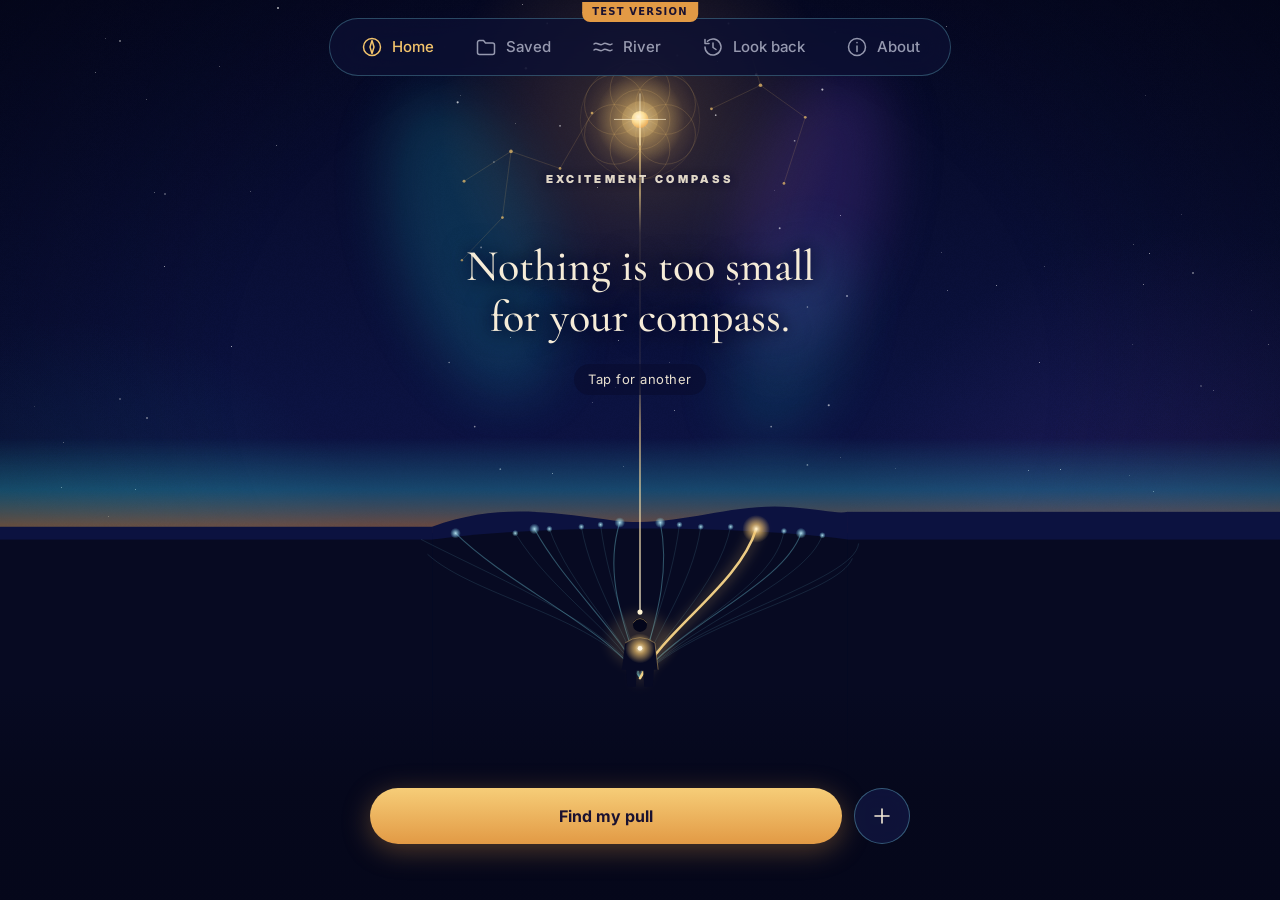
==== commit fd5aa439: "Update the test site with the About additions Co-Authored-By: Claude Sonnet 5.5 <noreply@anthropic.c" ====
--- a/test/index.html
+++ b/test/index.html
@@ -51,7 +51,7 @@
       document.documentElement.style.setProperty('--app-height', h + 'px');
     })();
   </script>
-  <link rel="stylesheet" href="styles.css?v=93">
+  <link rel="stylesheet" href="styles.css?v=95">
   <style>body::after{content:"TEST VERSION";position:fixed;top:calc(env(safe-area-inset-top) + 2px);left:50%;transform:translateX(-50%);z-index:50;padding:2px 10px;border-radius:0 0 8px 8px;background:#e29a45;color:#1a1130;font:700 10px/1.6 system-ui,sans-serif;letter-spacing:.12em;pointer-events:none}</style>
 </head>
 <body>
@@ -547,6 +547,8 @@
           <p class="data-hint" id="about-privacy-text"></p>
         </section>
 
+        <p class="about-helpline" id="about-helpline"></p>
+
       </section>
     </main>
 
@@ -589,9 +591,9 @@
     </div>
   </dialog>
 
-  <script src="strings.js?v=93"></script>
-  <script src="storage.js?v=93"></script>
-  <script src="sky.js?v=93"></script>
-  <script src="app.js?v=93"></script>
+  <script src="strings.js?v=95"></script>
+  <script src="storage.js?v=95"></script>
+  <script src="sky.js?v=95"></script>
+  <script src="app.js?v=95"></script>
 </body>
 </html>
--- a/test/styles.css
+++ b/test/styles.css
@@ -3140,3 +3140,12 @@
   color: rgba(246, 236, 216, 0.95);
   text-shadow: none;
 }
+
+/* ---- About: a gentle note at the very bottom ---- */
+.about-helpline {
+  margin: 48px 0 0;
+  max-width: 44ch;
+  font-size: 14px;
+  line-height: 1.55;
+  color: var(--text-faint);
+}
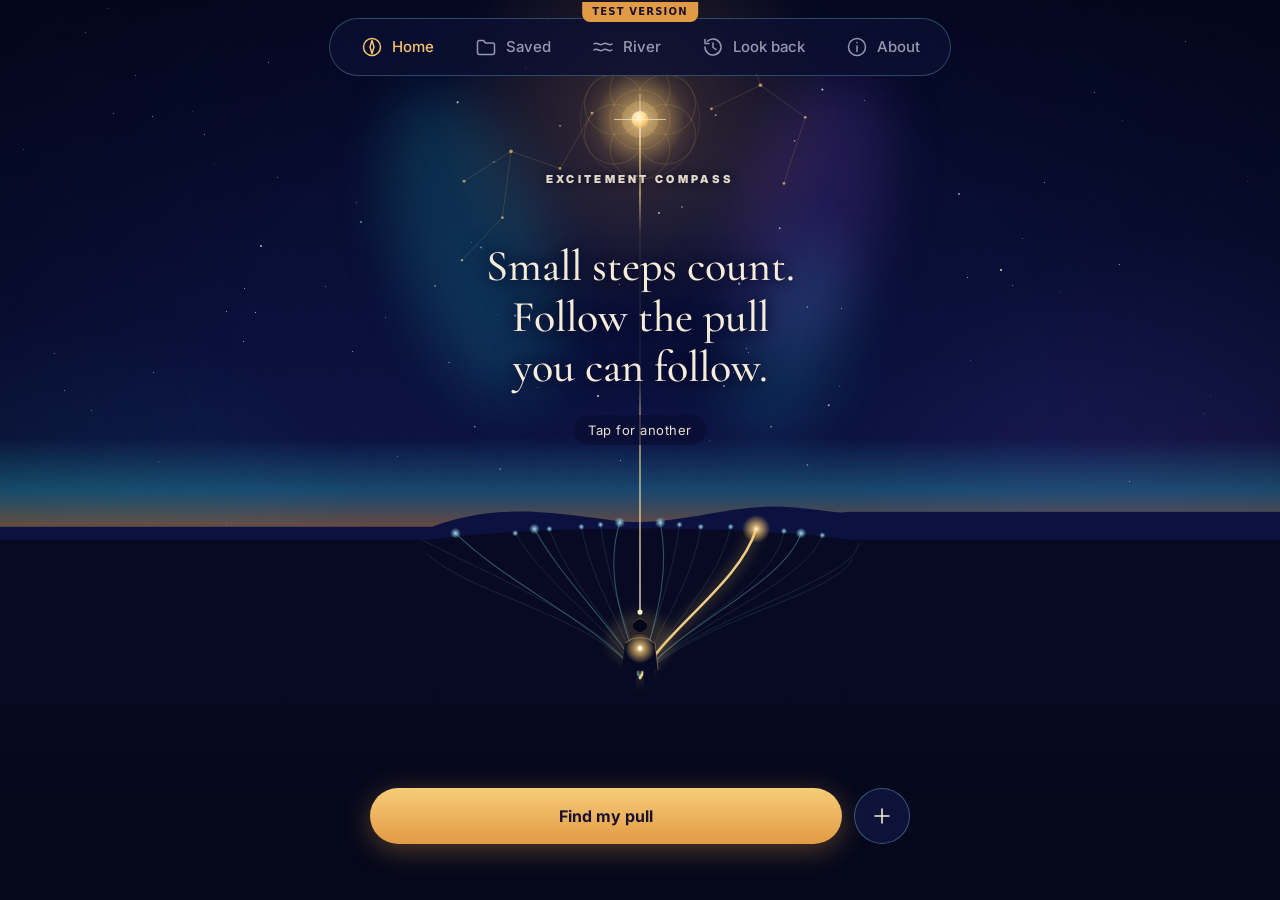
==== commit 7efcadb6: "Update the test site: helpline link restored Co-Authored-By: Claude Sonnet 5.5 <noreply@anthropic.co" ====
--- a/test/index.html
+++ b/test/index.html
@@ -51,7 +51,7 @@
       document.documentElement.style.setProperty('--app-height', h + 'px');
     })();
   </script>
-  <link rel="stylesheet" href="styles.css?v=95">
+  <link rel="stylesheet" href="styles.css?v=96">
   <style>body::after{content:"TEST VERSION";position:fixed;top:calc(env(safe-area-inset-top) + 2px);left:50%;transform:translateX(-50%);z-index:50;padding:2px 10px;border-radius:0 0 8px 8px;background:#e29a45;color:#1a1130;font:700 10px/1.6 system-ui,sans-serif;letter-spacing:.12em;pointer-events:none}</style>
 </head>
 <body>
@@ -591,9 +591,9 @@
     </div>
   </dialog>
 
-  <script src="strings.js?v=95"></script>
-  <script src="storage.js?v=95"></script>
-  <script src="sky.js?v=95"></script>
-  <script src="app.js?v=95"></script>
+  <script src="strings.js?v=96"></script>
+  <script src="storage.js?v=96"></script>
+  <script src="sky.js?v=96"></script>
+  <script src="app.js?v=96"></script>
 </body>
 </html>
